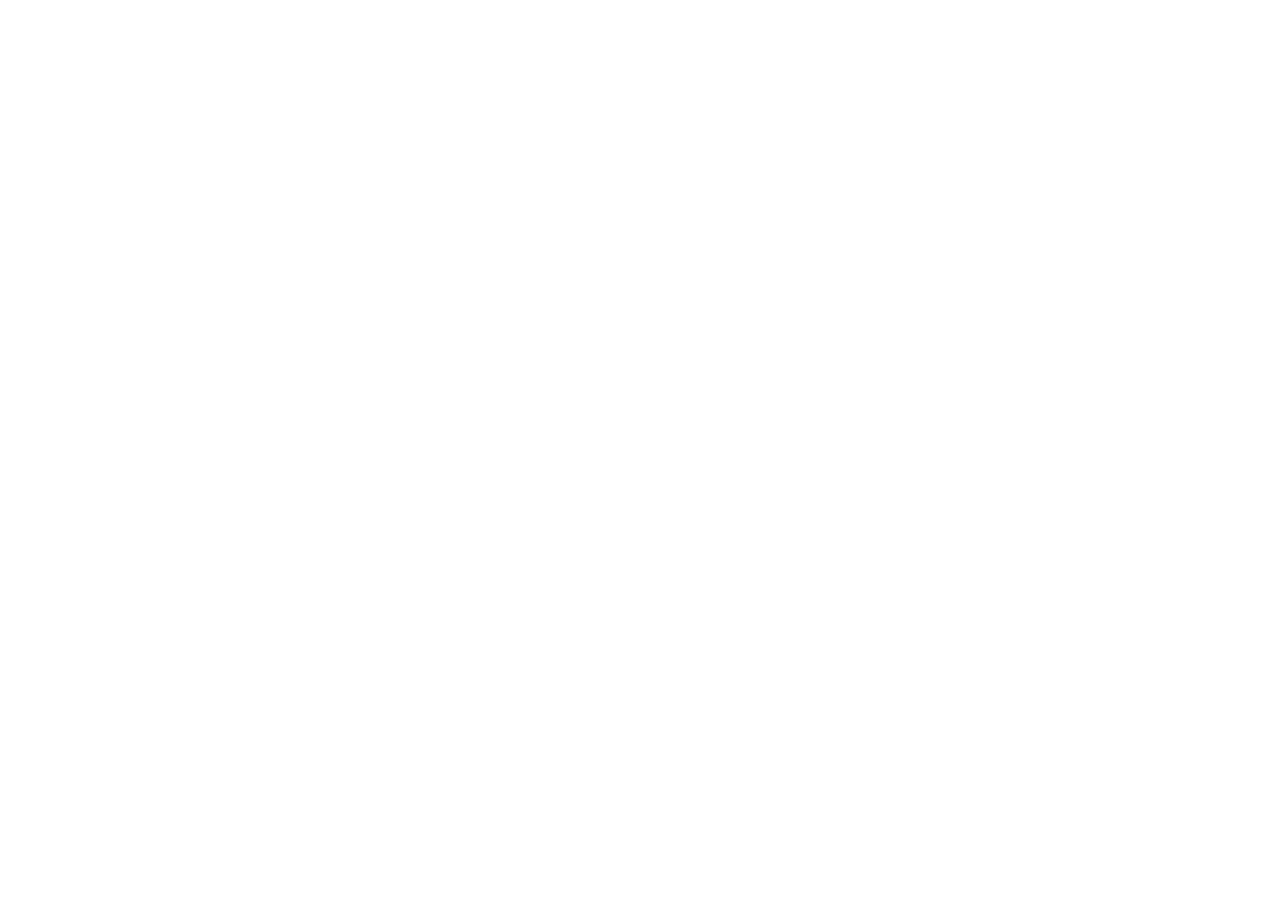
==== index.html @ 1585e2ad "提交了" ====
<!DOCTYPE html>
<html lang="en">

<head>
    <meta charset="UTF-8">
    <meta http-equiv="X-UA-Compatible" content="IE=edge">
    <meta name="viewport" content="width=device-width, initial-scale=1.0">
    <title>后台主页</title>
</head>

<body>

</body>

</html>
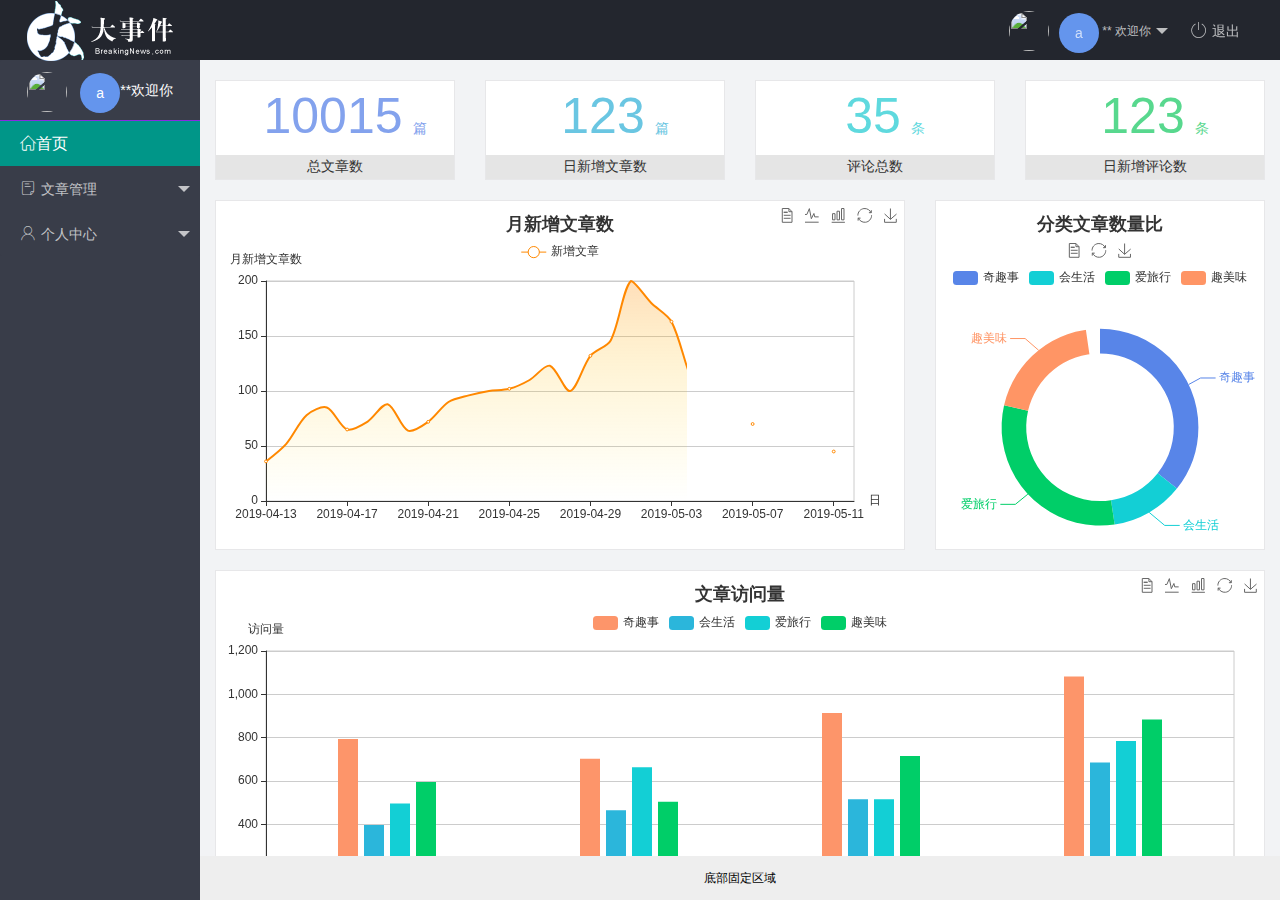
==== commit dac6844f: "提交了2" ====
--- a/index.html
+++ b/index.html
@@ -6,10 +6,87 @@
     <meta http-equiv="X-UA-Compatible" content="IE=edge">
     <meta name="viewport" content="width=device-width, initial-scale=1.0">
     <title>后台主页</title>
+    <link rel="stylesheet" href="/assets/lib/layui/css/layui.css">
+    <link rel="stylesheet" href="/assets/fonts/iconfont.css">
+    <link rel="stylesheet" href="/assets/css/index.css">
 </head>
 
 <body>
+    <div class="layui-layout layui-layout-admin">
+        <div class="layui-header">
+            <div class="layui-logo"><img src="/assets/images/logo.png" alt=""></div>
+            <!-- 头部区域（可配合layui 已有的水平导航） -->
+            </ul>
+            <ul class="layui-nav layui-layout-right">
+                <li class="layui-nav-item">
+                    <a class="userinfo" href="javascript:; ">
+                        <img src="//tva1.sinaimg.cn/crop.0.0.118.118.180/5db11ff4gw1e77d3nqrv8j203b03cweg.jpg" class="layui-nav-img"><span class="text_active">a</span> ** 欢迎你
+
+                    </a>
+                    <dl class="layui-nav-child">
+                        <dd><a href="">基本资料</a></dd>
+                        <dd><a href="">个人头像</a></dd>
+                        <dd><a href="">更改密码</a></dd>
+                    </dl>
+                </li>
+                <li class="layui-nav-item"><a href=""><span class="iconfont icon-tuichu"></span>退出</a></li>
+            </ul>
+        </div>
+
+        <div class="layui-side layui-bg-black">
+            <div class="layui-side-scroll">
+                <!-- 左侧导航区域（可配合layui已有的垂直导航） -->
+                <ul class="layui-nav layui-nav-tree" lay-shrink="all" lay-filter="test">
+                    <div class="userinfo">
+                        <img src="//tva1.sinaimg.cn/crop.0.0.118.118.180/5db11ff4gw1e77d3nqrv8j203b03cweg.jpg" class="layui-nav-img"> <span class="text_active">a</span><span>**欢迎你</span>
+
+                    </div>
+
+                    <li class="layui-nav-item layui-this ">
+                        <a href="/home/dashboard.html" target="fm">
+                            <span class="iconfont icon-home">首页</a></span>
+                        </a>
+                    </li>
+                    <li class="layui-nav-item">
+                        <a class="" href="javascript:;"><span class="iconfont icon-16"></span>文章管理</a>
+                        <dl class="layui-nav-child">
+                            <dd><a href="javascript:;"><i class="layui-icon layui-icon-face-smile"></i>列表一</a></dd>
+                            <dd><a href="javascript:;"><i class="layui-icon layui-icon-face-smile"></i>列表二</a></dd>
+                            <dd><a href="javascript:;"><i class="layui-icon layui-icon-face-smile"></i>列表三</a></dd>
+                            <dd><a href="javascript:;"><i class="layui-icon layui-icon-face-smile"></i>超链接</a></dd>
+
+                        </dl>
+                    </li>
+                    <li class="layui-nav-item">
+                        <a href="javascript:;"><span class="iconfont icon-user"></span>个人中心</a>
+                        <dl class="layui-nav-child">
+                            <dd><a href="javascript:;"><i class="layui-icon layui-icon-face-smile"></i>基本资料</a></dd>
+                            <dd><a href="javascript:;"><i class="layui-icon layui-icon-face-smile"></i>更换头像</a></dd>
+                            <dd><a href="javascript:;"><i class="layui-icon layui-icon-face-smile"></i>重置密码</a></dd>
+                        </dl>
+                    </li>
+                </ul>
+            </div>
+        </div>
+
+        <div class="layui-body">
+            <!-- 内容主体区域 -->
+            <iframe name="fm" src="/home/dashboard.html " frameborder="0"></iframe>
+
+        </div>
+
+        <div class="layui-footer">
+            <!-- 底部固定区域 -->
+            底部固定区域
+        </div>
+    </div>
+    <script src="/assets/lib/layui/layui.all.js"></script>
+    <script src="/assets/lib/jquery.js"></script>
+    <script src="/assets/js/login.js"></script>
+
 
 </body>
 
+
+
 </html>--- a/assets/lib/layui/css/layui.css
+++ b/assets/lib/layui/css/layui.css
@@ -0,0 +1,2 @@
+/** layui-v2.5.5 MIT License By https://www.layui.com */
+ .layui-inline,img{display:inline-block;vertical-align:middle}h1,h2,h3,h4,h5,h6{font-weight:400}.layui-edge,.layui-header,.layui-inline,.layui-main{position:relative}.layui-body,.layui-edge,.layui-elip{overflow:hidden}.layui-btn,.layui-edge,.layui-inline,img{vertical-align:middle}.layui-btn,.layui-disabled,.layui-icon,.layui-unselect{-moz-user-select:none;-webkit-user-select:none;-ms-user-select:none}.layui-elip,.layui-form-checkbox span,.layui-form-pane .layui-form-label{text-overflow:ellipsis;white-space:nowrap}.layui-breadcrumb,.layui-tree-btnGroup{visibility:hidden}blockquote,body,button,dd,div,dl,dt,form,h1,h2,h3,h4,h5,h6,input,li,ol,p,pre,td,textarea,th,ul{margin:0;padding:0;-webkit-tap-highlight-color:rgba(0,0,0,0)}a:active,a:hover{outline:0}img{border:none}li{list-style:none}table{border-collapse:collapse;border-spacing:0}h4,h5,h6{font-size:100%}button,input,optgroup,option,select,textarea{font-family:inherit;font-size:inherit;font-style:inherit;font-weight:inherit;outline:0}pre{white-space:pre-wrap;white-space:-moz-pre-wrap;white-space:-pre-wrap;white-space:-o-pre-wrap;word-wrap:break-word}body{line-height:24px;font:14px Helvetica Neue,Helvetica,PingFang SC,Tahoma,Arial,sans-serif}hr{height:1px;margin:10px 0;border:0;clear:both}a{color:#333;text-decoration:none}a:hover{color:#777}a cite{font-style:normal;*cursor:pointer}.layui-border-box,.layui-border-box *{box-sizing:border-box}.layui-box,.layui-box *{box-sizing:content-box}.layui-clear{clear:both;*zoom:1}.layui-clear:after{content:'\20';clear:both;*zoom:1;display:block;height:0}.layui-inline{*display:inline;*zoom:1}.layui-edge{display:inline-block;width:0;height:0;border-width:6px;border-style:dashed;border-color:transparent}.layui-edge-top{top:-4px;border-bottom-color:#999;border-bottom-style:solid}.layui-edge-right{border-left-color:#999;border-left-style:solid}.layui-edge-bottom{top:2px;border-top-color:#999;border-top-style:solid}.layui-edge-left{border-right-color:#999;border-right-style:solid}.layui-disabled,.layui-disabled:hover{color:#d2d2d2!important;cursor:not-allowed!important}.layui-circle{border-radius:100%}.layui-show{display:block!important}.layui-hide{display:none!important}@font-face{font-family:layui-icon;src:url(../font/iconfont.eot?v=250);src:url(../font/iconfont.eot?v=250#iefix) format('embedded-opentype'),url(../font/iconfont.woff2?v=250) format('woff2'),url(../font/iconfont.woff?v=250) format('woff'),url(../font/iconfont.ttf?v=250) format('truetype'),url(../font/iconfont.svg?v=250#layui-icon) format('svg')}.layui-icon{font-family:layui-icon!important;font-size:16px;font-style:normal;-webkit-font-smoothing:antialiased;-moz-osx-font-smoothing:grayscale}.layui-icon-reply-fill:before{content:"\e611"}.layui-icon-set-fill:before{content:"\e614"}.layui-icon-menu-fill:before{content:"\e60f"}.layui-icon-search:before{content:"\e615"}.layui-icon-share:before{content:"\e641"}.layui-icon-set-sm:before{content:"\e620"}.layui-icon-engine:before{content:"\e628"}.layui-icon-close:before{content:"\1006"}.layui-icon-close-fill:before{content:"\1007"}.layui-icon-chart-screen:before{content:"\e629"}.layui-icon-star:before{content:"\e600"}.layui-icon-circle-dot:before{content:"\e617"}.layui-icon-chat:before{content:"\e606"}.layui-icon-release:before{content:"\e609"}.layui-icon-list:before{content:"\e60a"}.layui-icon-chart:before{content:"\e62c"}.layui-icon-ok-circle:before{content:"\1005"}.layui-icon-layim-theme:before{content:"\e61b"}.layui-icon-table:before{content:"\e62d"}.layui-icon-right:before{content:"\e602"}.layui-icon-left:before{content:"\e603"}.layui-icon-cart-simple:before{content:"\e698"}.layui-icon-face-cry:before{content:"\e69c"}.layui-icon-face-smile:before{content:"\e6af"}.layui-icon-survey:before{content:"\e6b2"}.layui-icon-tree:before{content:"\e62e"}.layui-icon-upload-circle:before{content:"\e62f"}.layui-icon-add-circle:before{content:"\e61f"}.layui-icon-download-circle:before{content:"\e601"}.layui-icon-templeate-1:before{content:"\e630"}.layui-icon-util:before{content:"\e631"}.layui-icon-face-surprised:before{content:"\e664"}.layui-icon-edit:before{content:"\e642"}.layui-icon-speaker:before{content:"\e645"}.layui-icon-down:before{content:"\e61a"}.layui-icon-file:before{content:"\e621"}.layui-icon-layouts:before{content:"\e632"}.layui-icon-rate-half:before{content:"\e6c9"}.layui-icon-add-circle-fine:before{content:"\e608"}.layui-icon-prev-circle:before{content:"\e633"}.layui-icon-read:before{content:"\e705"}.layui-icon-404:before{content:"\e61c"}.layui-icon-carousel:before{content:"\e634"}.layui-icon-help:before{content:"\e607"}.layui-icon-code-circle:before{content:"\e635"}.layui-icon-water:before{content:"\e636"}.layui-icon-username:before{content:"\e66f"}.layui-icon-find-fill:before{content:"\e670"}.layui-icon-about:before{content:"\e60b"}.layui-icon-location:before{content:"\e715"}.layui-icon-up:before{content:"\e619"}.layui-icon-pause:before{content:"\e651"}.layui-icon-date:before{content:"\e637"}.layui-icon-layim-uploadfile:before{content:"\e61d"}.layui-icon-delete:before{content:"\e640"}.layui-icon-play:before{content:"\e652"}.layui-icon-top:before{content:"\e604"}.layui-icon-friends:before{content:"\e612"}.layui-icon-refresh-3:before{content:"\e9aa"}.layui-icon-ok:before{content:"\e605"}.layui-icon-layer:before{content:"\e638"}.layui-icon-face-smile-fine:before{content:"\e60c"}.layui-icon-dollar:before{content:"\e659"}.layui-icon-group:before{content:"\e613"}.layui-icon-layim-download:before{content:"\e61e"}.layui-icon-picture-fine:before{content:"\e60d"}.layui-icon-link:before{content:"\e64c"}.layui-icon-diamond:before{content:"\e735"}.layui-icon-log:before{content:"\e60e"}.layui-icon-rate-solid:before{content:"\e67a"}.layui-icon-fonts-del:before{content:"\e64f"}.layui-icon-unlink:before{content:"\e64d"}.layui-icon-fonts-clear:before{content:"\e639"}.layui-icon-triangle-r:before{content:"\e623"}.layui-icon-circle:before{content:"\e63f"}.layui-icon-radio:before{content:"\e643"}.layui-icon-align-center:before{content:"\e647"}.layui-icon-align-right:before{content:"\e648"}.layui-icon-align-left:before{content:"\e649"}.layui-icon-loading-1:before{content:"\e63e"}.layui-icon-return:before{content:"\e65c"}.layui-icon-fonts-strong:before{content:"\e62b"}.layui-icon-upload:before{content:"\e67c"}.layui-icon-dialogue:before{content:"\e63a"}.layui-icon-video:before{content:"\e6ed"}.layui-icon-headset:before{content:"\e6fc"}.layui-icon-cellphone-fine:before{content:"\e63b"}.layui-icon-add-1:before{content:"\e654"}.layui-icon-face-smile-b:before{content:"\e650"}.layui-icon-fonts-html:before{content:"\e64b"}.layui-icon-form:before{content:"\e63c"}.layui-icon-cart:before{content:"\e657"}.layui-icon-camera-fill:before{content:"\e65d"}.layui-icon-tabs:before{content:"\e62a"}.layui-icon-fonts-code:before{content:"\e64e"}.layui-icon-fire:before{content:"\e756"}.layui-icon-set:before{content:"\e716"}.layui-icon-fonts-u:before{content:"\e646"}.layui-icon-triangle-d:before{content:"\e625"}.layui-icon-tips:before{content:"\e702"}.layui-icon-picture:before{content:"\e64a"}.layui-icon-more-vertical:before{content:"\e671"}.layui-icon-flag:before{content:"\e66c"}.layui-icon-loading:before{content:"\e63d"}.layui-icon-fonts-i:before{content:"\e644"}.layui-icon-refresh-1:before{content:"\e666"}.layui-icon-rmb:before{content:"\e65e"}.layui-icon-home:before{content:"\e68e"}.layui-icon-user:before{content:"\e770"}.layui-icon-notice:before{content:"\e667"}.layui-icon-login-weibo:before{content:"\e675"}.layui-icon-voice:before{content:"\e688"}.layui-icon-upload-drag:before{content:"\e681"}.layui-icon-login-qq:before{content:"\e676"}.layui-icon-snowflake:before{content:"\e6b1"}.layui-icon-file-b:before{content:"\e655"}.layui-icon-template:before{content:"\e663"}.layui-icon-auz:before{content:"\e672"}.layui-icon-console:before{content:"\e665"}.layui-icon-app:before{content:"\e653"}.layui-icon-prev:before{content:"\e65a"}.layui-icon-website:before{content:"\e7ae"}.layui-icon-next:before{content:"\e65b"}.layui-icon-component:before{content:"\e857"}.layui-icon-more:before{content:"\e65f"}.layui-icon-login-wechat:before{content:"\e677"}.layui-icon-shrink-right:before{content:"\e668"}.layui-icon-spread-left:before{content:"\e66b"}.layui-icon-camera:before{content:"\e660"}.layui-icon-note:before{content:"\e66e"}.layui-icon-refresh:before{content:"\e669"}.layui-icon-female:before{content:"\e661"}.layui-icon-male:before{content:"\e662"}.layui-icon-password:before{content:"\e673"}.layui-icon-senior:before{content:"\e674"}.layui-icon-theme:before{content:"\e66a"}.layui-icon-tread:before{content:"\e6c5"}.layui-icon-praise:before{content:"\e6c6"}.layui-icon-star-fill:before{content:"\e658"}.layui-icon-rate:before{content:"\e67b"}.layui-icon-template-1:before{content:"\e656"}.layui-icon-vercode:before{content:"\e679"}.layui-icon-cellphone:before{content:"\e678"}.layui-icon-screen-full:before{content:"\e622"}.layui-icon-screen-restore:before{content:"\e758"}.layui-icon-cols:before{content:"\e610"}.layui-icon-export:before{content:"\e67d"}.layui-icon-print:before{content:"\e66d"}.layui-icon-slider:before{content:"\e714"}.layui-icon-addition:before{content:"\e624"}.layui-icon-subtraction:before{content:"\e67e"}.layui-icon-service:before{content:"\e626"}.layui-icon-transfer:before{content:"\e691"}.layui-main{width:1140px;margin:0 auto}.layui-header{z-index:1000;height:60px}.layui-header a:hover{transition:all .5s;-webkit-transition:all .5s}.layui-side{position:fixed;left:0;top:0;bottom:0;z-index:999;width:200px;overflow-x:hidden}.layui-side-scroll{position:relative;width:220px;height:100%;overflow-x:hidden}.layui-body{position:absolute;left:200px;right:0;top:0;bottom:0;z-index:998;width:auto;overflow-y:auto;box-sizing:border-box}.layui-layout-body{overflow:hidden}.layui-layout-admin .layui-header{background-color:#23262E}.layui-layout-admin .layui-side{top:60px;width:200px;overflow-x:hidden}.layui-layout-admin .layui-body{position:fixed;top:60px;bottom:44px}.layui-layout-admin .layui-main{width:auto;margin:0 15px}.layui-layout-admin .layui-footer{position:fixed;left:200px;right:0;bottom:0;height:44px;line-height:44px;padding:0 15px;background-color:#eee}.layui-layout-admin .layui-logo{position:absolute;left:0;top:0;width:200px;height:100%;line-height:60px;text-align:center;color:#009688;font-size:16px}.layui-layout-admin .layui-header .layui-nav{background:0 0}.layui-layout-left{position:absolute!important;left:200px;top:0}.layui-layout-right{position:absolute!important;right:0;top:0}.layui-container{position:relative;margin:0 auto;padding:0 15px;box-sizing:border-box}.layui-fluid{position:relative;margin:0 auto;padding:0 15px}.layui-row:after,.layui-row:before{content:'';display:block;clear:both}.layui-col-lg1,.layui-col-lg10,.layui-col-lg11,.layui-col-lg12,.layui-col-lg2,.layui-col-lg3,.layui-col-lg4,.layui-col-lg5,.layui-col-lg6,.layui-col-lg7,.layui-col-lg8,.layui-col-lg9,.layui-col-md1,.layui-col-md10,.layui-col-md11,.layui-col-md12,.layui-col-md2,.layui-col-md3,.layui-col-md4,.layui-col-md5,.layui-col-md6,.layui-col-md7,.layui-col-md8,.layui-col-md9,.layui-col-sm1,.layui-col-sm10,.layui-col-sm11,.layui-col-sm12,.layui-col-sm2,.layui-col-sm3,.layui-col-sm4,.layui-col-sm5,.layui-col-sm6,.layui-col-sm7,.layui-col-sm8,.layui-col-sm9,.layui-col-xs1,.layui-col-xs10,.layui-col-xs11,.layui-col-xs12,.layui-col-xs2,.layui-col-xs3,.layui-col-xs4,.layui-col-xs5,.layui-col-xs6,.layui-col-xs7,.layui-col-xs8,.layui-col-xs9{position:relative;display:block;box-sizing:border-box}.layui-col-xs1,.layui-col-xs10,.layui-col-xs11,.layui-col-xs12,.layui-col-xs2,.layui-col-xs3,.layui-col-xs4,.layui-col-xs5,.layui-col-xs6,.layui-col-xs7,.layui-col-xs8,.layui-col-xs9{float:left}.layui-col-xs1{width:8.33333333%}.layui-col-xs2{width:16.66666667%}.layui-col-xs3{width:25%}.layui-col-xs4{width:33.33333333%}.layui-col-xs5{width:41.66666667%}.layui-col-xs6{width:50%}.layui-col-xs7{width:58.33333333%}.layui-col-xs8{width:66.66666667%}.layui-col-xs9{width:75%}.layui-col-xs10{width:83.33333333%}.layui-col-xs11{width:91.66666667%}.layui-col-xs12{width:100%}.layui-col-xs-offset1{margin-left:8.33333333%}.layui-col-xs-offset2{margin-left:16.66666667%}.layui-col-xs-offset3{margin-left:25%}.layui-col-xs-offset4{margin-left:33.33333333%}.layui-col-xs-offset5{margin-left:41.66666667%}.layui-col-xs-offset6{margin-left:50%}.layui-col-xs-offset7{margin-left:58.33333333%}.layui-col-xs-offset8{margin-left:66.66666667%}.layui-col-xs-offset9{margin-left:75%}.layui-col-xs-offset10{margin-left:83.33333333%}.layui-col-xs-offset11{margin-left:91.66666667%}.layui-col-xs-offset12{margin-left:100%}@media screen and (max-width:768px){.layui-hide-xs{display:none!important}.layui-show-xs-block{display:block!important}.layui-show-xs-inline{display:inline!important}.layui-show-xs-inline-block{display:inline-block!important}}@media screen and (min-width:768px){.layui-container{width:750px}.layui-hide-sm{display:none!important}.layui-show-sm-block{display:block!important}.layui-show-sm-inline{display:inline!important}.layui-show-sm-inline-block{display:inline-block!important}.layui-col-sm1,.layui-col-sm10,.layui-col-sm11,.layui-col-sm12,.layui-col-sm2,.layui-col-sm3,.layui-col-sm4,.layui-col-sm5,.layui-col-sm6,.layui-col-sm7,.layui-col-sm8,.layui-col-sm9{float:left}.layui-col-sm1{width:8.33333333%}.layui-col-sm2{width:16.66666667%}.layui-col-sm3{width:25%}.layui-col-sm4{width:33.33333333%}.layui-col-sm5{width:41.66666667%}.layui-col-sm6{width:50%}.layui-col-sm7{width:58.33333333%}.layui-col-sm8{width:66.66666667%}.layui-col-sm9{width:75%}.layui-col-sm10{width:83.33333333%}.layui-col-sm11{width:91.66666667%}.layui-col-sm12{width:100%}.layui-col-sm-offset1{margin-left:8.33333333%}.layui-col-sm-offset2{margin-left:16.66666667%}.layui-col-sm-offset3{margin-left:25%}.layui-col-sm-offset4{margin-left:33.33333333%}.layui-col-sm-offset5{margin-left:41.66666667%}.layui-col-sm-offset6{margin-left:50%}.layui-col-sm-offset7{margin-left:58.33333333%}.layui-col-sm-offset8{margin-left:66.66666667%}.layui-col-sm-offset9{margin-left:75%}.layui-col-sm-offset10{margin-left:83.33333333%}.layui-col-sm-offset11{margin-left:91.66666667%}.layui-col-sm-offset12{margin-left:100%}}@media screen and (min-width:992px){.layui-container{width:970px}.layui-hide-md{display:none!important}.layui-show-md-block{display:block!important}.layui-show-md-inline{display:inline!important}.layui-show-md-inline-block{display:inline-block!important}.layui-col-md1,.layui-col-md10,.layui-col-md11,.layui-col-md12,.layui-col-md2,.layui-col-md3,.layui-col-md4,.layui-col-md5,.layui-col-md6,.layui-col-md7,.layui-col-md8,.layui-col-md9{float:left}.layui-col-md1{width:8.33333333%}.layui-col-md2{width:16.66666667%}.layui-col-md3{width:25%}.layui-col-md4{width:33.33333333%}.layui-col-md5{width:41.66666667%}.layui-col-md6{width:50%}.layui-col-md7{width:58.33333333%}.layui-col-md8{width:66.66666667%}.layui-col-md9{width:75%}.layui-col-md10{width:83.33333333%}.layui-col-md11{width:91.66666667%}.layui-col-md12{width:100%}.layui-col-md-offset1{margin-left:8.33333333%}.layui-col-md-offset2{margin-left:16.66666667%}.layui-col-md-offset3{margin-left:25%}.layui-col-md-offset4{margin-left:33.33333333%}.layui-col-md-offset5{margin-left:41.66666667%}.layui-col-md-offset6{margin-left:50%}.layui-col-md-offset7{margin-left:58.33333333%}.layui-col-md-offset8{margin-left:66.66666667%}.layui-col-md-offset9{margin-left:75%}.layui-col-md-offset10{margin-left:83.33333333%}.layui-col-md-offset11{margin-left:91.66666667%}.layui-col-md-offset12{margin-left:100%}}@media screen and (min-width:1200px){.layui-container{width:1170px}.layui-hide-lg{display:none!important}.layui-show-lg-block{display:block!important}.layui-show-lg-inline{display:inline!important}.layui-show-lg-inline-block{display:inline-block!important}.layui-col-lg1,.layui-col-lg10,.layui-col-lg11,.layui-col-lg12,.layui-col-lg2,.layui-col-lg3,.layui-col-lg4,.layui-col-lg5,.layui-col-lg6,.layui-col-lg7,.layui-col-lg8,.layui-col-lg9{float:left}.layui-col-lg1{width:8.33333333%}.layui-col-lg2{width:16.66666667%}.layui-col-lg3{width:25%}.layui-col-lg4{width:33.33333333%}.layui-col-lg5{width:41.66666667%}.layui-col-lg6{width:50%}.layui-col-lg7{width:58.33333333%}.layui-col-lg8{width:66.66666667%}.layui-col-lg9{width:75%}.layui-col-lg10{width:83.33333333%}.layui-col-lg11{width:91.66666667%}.layui-col-lg12{width:100%}.layui-col-lg-offset1{margin-left:8.33333333%}.layui-col-lg-offset2{margin-left:16.66666667%}.layui-col-lg-offset3{margin-left:25%}.layui-col-lg-offset4{margin-left:33.33333333%}.layui-col-lg-offset5{margin-left:41.66666667%}.layui-col-lg-offset6{margin-left:50%}.layui-col-lg-offset7{margin-left:58.33333333%}.layui-col-lg-offset8{margin-left:66.66666667%}.layui-col-lg-offset9{margin-left:75%}.layui-col-lg-offset10{margin-left:83.33333333%}.layui-col-lg-offset11{margin-left:91.66666667%}.layui-col-lg-offset12{margin-left:100%}}.layui-col-space1{margin:-.5px}.layui-col-space1>*{padding:.5px}.layui-col-space3{margin:-1.5px}.layui-col-space3>*{padding:1.5px}.layui-col-space5{margin:-2.5px}.layui-col-space5>*{padding:2.5px}.layui-col-space8{margin:-3.5px}.layui-col-space8>*{padding:3.5px}.layui-col-space10{margin:-5px}.layui-col-space10>*{padding:5px}.layui-col-space12{margin:-6px}.layui-col-space12>*{padding:6px}.layui-col-space15{margin:-7.5px}.layui-col-space15>*{padding:7.5px}.layui-col-space18{margin:-9px}.layui-col-space18>*{padding:9px}.layui-col-space20{margin:-10px}.layui-col-space20>*{padding:10px}.layui-col-space22{margin:-11px}.layui-col-space22>*{padding:11px}.layui-col-space25{margin:-12.5px}.layui-col-space25>*{padding:12.5px}.layui-col-space30{margin:-15px}.layui-col-space30>*{padding:15px}.layui-btn,.layui-input,.layui-select,.layui-textarea,.layui-upload-button{outline:0;-webkit-appearance:none;transition:all .3s;-webkit-transition:all .3s;box-sizing:border-box}.layui-elem-quote{margin-bottom:10px;padding:15px;line-height:22px;border-left:5px solid #009688;border-radius:0 2px 2px 0;background-color:#f2f2f2}.layui-quote-nm{border-style:solid;border-width:1px 1px 1px 5px;background:0 0}.layui-elem-field{margin-bottom:10px;padding:0;border-width:1px;border-style:solid}.layui-elem-field legend{margin-left:20px;padding:0 10px;font-size:20px;font-weight:300}.layui-field-title{margin:10px 0 20px;border-width:1px 0 0}.layui-field-box{padding:10px 15px}.layui-field-title .layui-field-box{padding:10px 0}.layui-progress{position:relative;height:6px;border-radius:20px;background-color:#e2e2e2}.layui-progress-bar{position:absolute;left:0;top:0;width:0;max-width:100%;height:6px;border-radius:20px;text-align:right;background-color:#5FB878;transition:all .3s;-webkit-transition:all .3s}.layui-progress-big,.layui-progress-big .layui-progress-bar{height:18px;line-height:18px}.layui-progress-text{position:relative;top:-20px;line-height:18px;font-size:12px;color:#666}.layui-progress-big .layui-progress-text{position:static;padding:0 10px;color:#fff}.layui-collapse{border-width:1px;border-style:solid;border-radius:2px}.layui-colla-content,.layui-colla-item{border-top-width:1px;border-top-style:solid}.layui-colla-item:first-child{border-top:none}.layui-colla-title{position:relative;height:42px;line-height:42px;padding:0 15px 0 35px;color:#333;background-color:#f2f2f2;cursor:pointer;font-size:14px;overflow:hidden}.layui-colla-content{display:none;padding:10px 15px;line-height:22px;color:#666}.layui-colla-icon{position:absolute;left:15px;top:0;font-size:14px}.layui-card{margin-bottom:15px;border-radius:2px;background-color:#fff;box-shadow:0 1px 2px 0 rgba(0,0,0,.05)}.layui-card:last-child{margin-bottom:0}.layui-card-header{position:relative;height:42px;line-height:42px;padding:0 15px;border-bottom:1px solid #f6f6f6;color:#333;border-radius:2px 2px 0 0;font-size:14px}.layui-bg-black,.layui-bg-blue,.layui-bg-cyan,.layui-bg-green,.layui-bg-orange,.layui-bg-red{color:#fff!important}.layui-card-body{position:relative;padding:10px 15px;line-height:24px}.layui-card-body[pad15]{padding:15px}.layui-card-body[pad20]{padding:20px}.layui-card-body .layui-table{margin:5px 0}.layui-card .layui-tab{margin:0}.layui-panel-window{position:relative;padding:15px;border-radius:0;border-top:5px solid #E6E6E6;background-color:#fff}.layui-auxiliar-moving{position:fixed;left:0;right:0;top:0;bottom:0;width:100%;height:100%;background:0 0;z-index:9999999999}.layui-form-label,.layui-form-mid,.layui-form-select,.layui-input-block,.layui-input-inline,.layui-textarea{position:relative}.layui-bg-red{background-color:#FF5722!important}.layui-bg-orange{background-color:#FFB800!important}.layui-bg-green{background-color:#009688!important}.layui-bg-cyan{background-color:#2F4056!important}.layui-bg-blue{background-color:#1E9FFF!important}.layui-bg-black{background-color:#393D49!important}.layui-bg-gray{background-color:#eee!important;color:#666!important}.layui-badge-rim,.layui-colla-content,.layui-colla-item,.layui-collapse,.layui-elem-field,.layui-form-pane .layui-form-item[pane],.layui-form-pane .layui-form-label,.layui-input,.layui-layedit,.layui-layedit-tool,.layui-quote-nm,.layui-select,.layui-tab-bar,.layui-tab-card,.layui-tab-title,.layui-tab-title .layui-this:after,.layui-textarea{border-color:#e6e6e6}.layui-timeline-item:before,hr{background-color:#e6e6e6}.layui-text{line-height:22px;font-size:14px;color:#666}.layui-text h1,.layui-text h2,.layui-text h3{font-weight:500;color:#333}.layui-text h1{font-size:30px}.layui-text h2{font-size:24px}.layui-text h3{font-size:18px}.layui-text a:not(.layui-btn){color:#01AAED}.layui-text a:not(.layui-btn):hover{text-decoration:underline}.layui-text ul{padding:5px 0 5px 15px}.layui-text ul li{margin-top:5px;list-style-type:disc}.layui-text em,.layui-word-aux{color:#999!important;padding:0 5px!important}.layui-btn{display:inline-block;height:38px;line-height:38px;padding:0 18px;background-color:#009688;color:#fff;white-space:nowrap;text-align:center;font-size:14px;border:none;border-radius:2px;cursor:pointer}.layui-btn:hover{opacity:.8;filter:alpha(opacity=80);color:#fff}.layui-btn:active{opacity:1;filter:alpha(opacity=100)}.layui-btn+.layui-btn{margin-left:10px}.layui-btn-container{font-size:0}.layui-btn-container .layui-btn{margin-right:10px;margin-bottom:10px}.layui-btn-container .layui-btn+.layui-btn{margin-left:0}.layui-table .layui-btn-container .layui-btn{margin-bottom:9px}.layui-btn-radius{border-radius:100px}.layui-btn .layui-icon{margin-right:3px;font-size:18px;vertical-align:bottom;vertical-align:middle\9}.layui-btn-primary{border:1px solid #C9C9C9;background-color:#fff;color:#555}.layui-btn-primary:hover{border-color:#009688;color:#333}.layui-btn-normal{background-color:#1E9FFF}.layui-btn-warm{background-color:#FFB800}.layui-btn-danger{background-color:#FF5722}.layui-btn-checked{background-color:#5FB878}.layui-btn-disabled,.layui-btn-disabled:active,.layui-btn-disabled:hover{border:1px solid #e6e6e6;background-color:#FBFBFB;color:#C9C9C9;cursor:not-allowed;opacity:1}.layui-btn-lg{height:44px;line-height:44px;padding:0 25px;font-size:16px}.layui-btn-sm{height:30px;line-height:30px;padding:0 10px;font-size:12px}.layui-btn-sm i{font-size:16px!important}.layui-btn-xs{height:22px;line-height:22px;padding:0 5px;font-size:12px}.layui-btn-xs i{font-size:14px!important}.layui-btn-group{display:inline-block;vertical-align:middle;font-size:0}.layui-btn-group .layui-btn{margin-left:0!important;margin-right:0!important;border-left:1px solid rgba(255,255,255,.5);border-radius:0}.layui-btn-group .layui-btn-primary{border-left:none}.layui-btn-group .layui-btn-primary:hover{border-color:#C9C9C9;color:#009688}.layui-btn-group .layui-btn:first-child{border-left:none;border-radius:2px 0 0 2px}.layui-btn-group .layui-btn-primary:first-child{border-left:1px solid #c9c9c9}.layui-btn-group .layui-btn:last-child{border-radius:0 2px 2px 0}.layui-btn-group .layui-btn+.layui-btn{margin-left:0}.layui-btn-group+.layui-btn-group{margin-left:10px}.layui-btn-fluid{width:100%}.layui-input,.layui-select,.layui-textarea{height:38px;line-height:1.3;line-height:38px\9;border-width:1px;border-style:solid;background-color:#fff;border-radius:2px}.layui-input::-webkit-input-placeholder,.layui-select::-webkit-input-placeholder,.layui-textarea::-webkit-input-placeholder{line-height:1.3}.layui-input,.layui-textarea{display:block;width:100%;padding-left:10px}.layui-input:hover,.layui-textarea:hover{border-color:#D2D2D2!important}.layui-input:focus,.layui-textarea:focus{border-color:#C9C9C9!important}.layui-textarea{min-height:100px;height:auto;line-height:20px;padding:6px 10px;resize:vertical}.layui-select{padding:0 10px}.layui-form input[type=checkbox],.layui-form input[type=radio],.layui-form select{display:none}.layui-form [lay-ignore]{display:initial}.layui-form-item{margin-bottom:15px;clear:both;*zoom:1}.layui-form-item:after{content:'\20';clear:both;*zoom:1;display:block;height:0}.layui-form-label{float:left;display:block;padding:9px 15px;width:80px;font-weight:400;line-height:20px;text-align:right}.layui-form-label-col{display:block;float:none;padding:9px 0;line-height:20px;text-align:left}.layui-form-item .layui-inline{margin-bottom:5px;margin-right:10px}.layui-input-block{margin-left:110px;min-height:36px}.layui-input-inline{display:inline-block;vertical-align:middle}.layui-form-item .layui-input-inline{float:left;width:190px;margin-right:10px}.layui-form-text .layui-input-inline{width:auto}.layui-form-mid{float:left;display:block;padding:9px 0!important;line-height:20px;margin-right:10px}.layui-form-danger+.layui-form-select .layui-input,.layui-form-danger:focus{border-color:#FF5722!important}.layui-form-select .layui-input{padding-right:30px;cursor:pointer}.layui-form-select .layui-edge{position:absolute;right:10px;top:50%;margin-top:-3px;cursor:pointer;border-width:6px;border-top-color:#c2c2c2;border-top-style:solid;transition:all .3s;-webkit-transition:all .3s}.layui-form-select dl{display:none;position:absolute;left:0;top:42px;padding:5px 0;z-index:899;min-width:100%;border:1px solid #d2d2d2;max-height:300px;overflow-y:auto;background-color:#fff;border-radius:2px;box-shadow:0 2px 4px rgba(0,0,0,.12);box-sizing:border-box}.layui-form-select dl dd,.layui-form-select dl dt{padding:0 10px;line-height:36px;white-space:nowrap;overflow:hidden;text-overflow:ellipsis}.layui-form-select dl dt{font-size:12px;color:#999}.layui-form-select dl dd{cursor:pointer}.layui-form-select dl dd:hover{background-color:#f2f2f2;-webkit-transition:.5s all;transition:.5s all}.layui-form-select .layui-select-group dd{padding-left:20px}.layui-form-select dl dd.layui-select-tips{padding-left:10px!important;color:#999}.layui-form-select dl dd.layui-this{background-color:#5FB878;color:#fff}.layui-form-checkbox,.layui-form-select dl dd.layui-disabled{background-color:#fff}.layui-form-selected dl{display:block}.layui-form-checkbox,.layui-form-checkbox *,.layui-form-switch{display:inline-block;vertical-align:middle}.layui-form-selected .layui-edge{margin-top:-9px;-webkit-transform:rotate(180deg);transform:rotate(180deg);margin-top:-3px\9}:root .layui-form-selected .layui-edge{margin-top:-9px\0/IE9}.layui-form-selectup dl{top:auto;bottom:42px}.layui-select-none{margin:5px 0;text-align:center;color:#999}.layui-select-disabled .layui-disabled{border-color:#eee!important}.layui-select-disabled .layui-edge{border-top-color:#d2d2d2}.layui-form-checkbox{position:relative;height:30px;line-height:30px;margin-right:10px;padding-right:30px;cursor:pointer;font-size:0;-webkit-transition:.1s linear;transition:.1s linear;box-sizing:border-box}.layui-form-checkbox span{padding:0 10px;height:100%;font-size:14px;border-radius:2px 0 0 2px;background-color:#d2d2d2;color:#fff;overflow:hidden}.layui-form-checkbox:hover span{background-color:#c2c2c2}.layui-form-checkbox i{position:absolute;right:0;top:0;width:30px;height:28px;border:1px solid #d2d2d2;border-left:none;border-radius:0 2px 2px 0;color:#fff;font-size:20px;text-align:center}.layui-form-checkbox:hover i{border-color:#c2c2c2;color:#c2c2c2}.layui-form-checked,.layui-form-checked:hover{border-color:#5FB878}.layui-form-checked span,.layui-form-checked:hover span{background-color:#5FB878}.layui-form-checked i,.layui-form-checked:hover i{color:#5FB878}.layui-form-item .layui-form-checkbox{margin-top:4px}.layui-form-checkbox[lay-skin=primary]{height:auto!important;line-height:normal!important;min-width:18px;min-height:18px;border:none!important;margin-right:0;padding-left:28px;padding-right:0;background:0 0}.layui-form-checkbox[lay-skin=primary] span{padding-left:0;padding-right:15px;line-height:18px;background:0 0;color:#666}.layui-form-checkbox[lay-skin=primary] i{right:auto;left:0;width:16px;height:16px;line-height:16px;border:1px solid #d2d2d2;font-size:12px;border-radius:2px;background-color:#fff;-webkit-transition:.1s linear;transition:.1s linear}.layui-form-checkbox[lay-skin=primary]:hover i{border-color:#5FB878;color:#fff}.layui-form-checked[lay-skin=primary] i{border-color:#5FB878!important;background-color:#5FB878;color:#fff}.layui-checkbox-disbaled[lay-skin=primary] span{background:0 0!important;color:#c2c2c2}.layui-checkbox-disbaled[lay-skin=primary]:hover i{border-color:#d2d2d2}.layui-form-item .layui-form-checkbox[lay-skin=primary]{margin-top:10px}.layui-form-switch{position:relative;height:22px;line-height:22px;min-width:35px;padding:0 5px;margin-top:8px;border:1px solid #d2d2d2;border-radius:20px;cursor:pointer;background-color:#fff;-webkit-transition:.1s linear;transition:.1s linear}.layui-form-switch i{position:absolute;left:5px;top:3px;width:16px;height:16px;border-radius:20px;background-color:#d2d2d2;-webkit-transition:.1s linear;transition:.1s linear}.layui-form-switch em{position:relative;top:0;width:25px;margin-left:21px;padding:0!important;text-align:center!important;color:#999!important;font-style:normal!important;font-size:12px}.layui-form-onswitch{border-color:#5FB878;background-color:#5FB878}.layui-checkbox-disbaled,.layui-checkbox-disbaled i{border-color:#e2e2e2!important}.layui-form-onswitch i{left:100%;margin-left:-21px;background-color:#fff}.layui-form-onswitch em{margin-left:5px;margin-right:21px;color:#fff!important}.layui-checkbox-disbaled span{background-color:#e2e2e2!important}.layui-checkbox-disbaled:hover i{color:#fff!important}[lay-radio]{display:none}.layui-form-radio,.layui-form-radio *{display:inline-block;vertical-align:middle}.layui-form-radio{line-height:28px;margin:6px 10px 0 0;padding-right:10px;cursor:pointer;font-size:0}.layui-form-radio *{font-size:14px}.layui-form-radio>i{margin-right:8px;font-size:22px;color:#c2c2c2}.layui-form-radio>i:hover,.layui-form-radioed>i{color:#5FB878}.layui-radio-disbaled>i{color:#e2e2e2!important}.layui-form-pane .layui-form-label{width:110px;padding:8px 15px;height:38px;line-height:20px;border-width:1px;border-style:solid;border-radius:2px 0 0 2px;text-align:center;background-color:#FBFBFB;overflow:hidden;box-sizing:border-box}.layui-form-pane .layui-input-inline{margin-left:-1px}.layui-form-pane .layui-input-block{margin-left:110px;left:-1px}.layui-form-pane .layui-input{border-radius:0 2px 2px 0}.layui-form-pane .layui-form-text .layui-form-label{float:none;width:100%;border-radius:2px;box-sizing:border-box;text-align:left}.layui-form-pane .layui-form-text .layui-input-inline{display:block;margin:0;top:-1px;clear:both}.layui-form-pane .layui-form-text .layui-input-block{margin:0;left:0;top:-1px}.layui-form-pane .layui-form-text .layui-textarea{min-height:100px;border-radius:0 0 2px 2px}.layui-form-pane .layui-form-checkbox{margin:4px 0 4px 10px}.layui-form-pane .layui-form-radio,.layui-form-pane .layui-form-switch{margin-top:6px;margin-left:10px}.layui-form-pane .layui-form-item[pane]{position:relative;border-width:1px;border-style:solid}.layui-form-pane .layui-form-item[pane] .layui-form-label{position:absolute;left:0;top:0;height:100%;border-width:0 1px 0 0}.layui-form-pane .layui-form-item[pane] .layui-input-inline{margin-left:110px}@media screen and (max-width:450px){.layui-form-item .layui-form-label{text-overflow:ellipsis;overflow:hidden;white-space:nowrap}.layui-form-item .layui-inline{display:block;margin-right:0;margin-bottom:20px;clear:both}.layui-form-item .layui-inline:after{content:'\20';clear:both;display:block;height:0}.layui-form-item .layui-input-inline{display:block;float:none;left:-3px;width:auto;margin:0 0 10px 112px}.layui-form-item .layui-input-inline+.layui-form-mid{margin-left:110px;top:-5px;padding:0}.layui-form-item .layui-form-checkbox{margin-right:5px;margin-bottom:5px}}.layui-layedit{border-width:1px;border-style:solid;border-radius:2px}.layui-layedit-tool{padding:3px 5px;border-bottom-width:1px;border-bottom-style:solid;font-size:0}.layedit-tool-fixed{position:fixed;top:0;border-top:1px solid #e2e2e2}.layui-layedit-tool .layedit-tool-mid,.layui-layedit-tool .layui-icon{display:inline-block;vertical-align:middle;text-align:center;font-size:14px}.layui-layedit-tool .layui-icon{position:relative;width:32px;height:30px;line-height:30px;margin:3px 5px;color:#777;cursor:pointer;border-radius:2px}.layui-layedit-tool .layui-icon:hover{color:#393D49}.layui-layedit-tool .layui-icon:active{color:#000}.layui-layedit-tool .layedit-tool-active{background-color:#e2e2e2;color:#000}.layui-layedit-tool .layui-disabled,.layui-layedit-tool .layui-disabled:hover{color:#d2d2d2;cursor:not-allowed}.layui-layedit-tool .layedit-tool-mid{width:1px;height:18px;margin:0 10px;background-color:#d2d2d2}.layedit-tool-html{width:50px!important;font-size:30px!important}.layedit-tool-b,.layedit-tool-code,.layedit-tool-help{font-size:16px!important}.layedit-tool-d,.layedit-tool-face,.layedit-tool-image,.layedit-tool-unlink{font-size:18px!important}.layedit-tool-image input{position:absolute;font-size:0;left:0;top:0;width:100%;height:100%;opacity:.01;filter:Alpha(opacity=1);cursor:pointer}.layui-layedit-iframe iframe{display:block;width:100%}#LAY_layedit_code{overflow:hidden}.layui-laypage{display:inline-block;*display:inline;*zoom:1;vertical-align:middle;margin:10px 0;font-size:0}.layui-laypage>a:first-child,.layui-laypage>a:first-child em{border-radius:2px 0 0 2px}.layui-laypage>a:last-child,.layui-laypage>a:last-child em{border-radius:0 2px 2px 0}.layui-laypage>:first-child{margin-left:0!important}.layui-laypage>:last-child{margin-right:0!important}.layui-laypage a,.layui-laypage button,.layui-laypage input,.layui-laypage select,.layui-laypage span{border:1px solid #e2e2e2}.layui-laypage a,.layui-laypage span{display:inline-block;*display:inline;*zoom:1;vertical-align:middle;padding:0 15px;height:28px;line-height:28px;margin:0 -1px 5px 0;background-color:#fff;color:#333;font-size:12px}.layui-flow-more a *,.layui-laypage input,.layui-table-view select[lay-ignore]{display:inline-block}.layui-laypage a:hover{color:#009688}.layui-laypage em{font-style:normal}.layui-laypage .layui-laypage-spr{color:#999;font-weight:700}.layui-laypage a{text-decoration:none}.layui-laypage .layui-laypage-curr{position:relative}.layui-laypage .layui-laypage-curr em{position:relative;color:#fff}.layui-laypage .layui-laypage-curr .layui-laypage-em{position:absolute;left:-1px;top:-1px;padding:1px;width:100%;height:100%;background-color:#009688}.layui-laypage-em{border-radius:2px}.layui-laypage-next em,.layui-laypage-prev em{font-family:Sim sun;font-size:16px}.layui-laypage .layui-laypage-count,.layui-laypage .layui-laypage-limits,.layui-laypage .layui-laypage-refresh,.layui-laypage .layui-laypage-skip{margin-left:10px;margin-right:10px;padding:0;border:none}.layui-laypage .layui-laypage-limits,.layui-laypage .layui-laypage-refresh{vertical-align:top}.layui-laypage .layui-laypage-refresh i{font-size:18px;cursor:pointer}.layui-laypage select{height:22px;padding:3px;border-radius:2px;cursor:pointer}.layui-laypage .layui-laypage-skip{height:30px;line-height:30px;color:#999}.layui-laypage button,.layui-laypage input{height:30px;line-height:30px;border-radius:2px;vertical-align:top;background-color:#fff;box-sizing:border-box}.layui-laypage input{width:40px;margin:0 10px;padding:0 3px;text-align:center}.layui-laypage input:focus,.layui-laypage select:focus{border-color:#009688!important}.layui-laypage button{margin-left:10px;padding:0 10px;cursor:pointer}.layui-table,.layui-table-view{margin:10px 0}.layui-flow-more{margin:10px 0;text-align:center;color:#999;font-size:14px}.layui-flow-more a{height:32px;line-height:32px}.layui-flow-more a *{vertical-align:top}.layui-flow-more a cite{padding:0 20px;border-radius:3px;background-color:#eee;color:#333;font-style:normal}.layui-flow-more a cite:hover{opacity:.8}.layui-flow-more a i{font-size:30px;color:#737383}.layui-table{width:100%;background-color:#fff;color:#666}.layui-table tr{transition:all .3s;-webkit-transition:all .3s}.layui-table th{text-align:left;font-weight:400}.layui-table tbody tr:hover,.layui-table thead tr,.layui-table-click,.layui-table-header,.layui-table-hover,.layui-table-mend,.layui-table-patch,.layui-table-tool,.layui-table-total,.layui-table-total tr,.layui-table[lay-even] tr:nth-child(even){background-color:#f2f2f2}.layui-table td,.layui-table th,.layui-table-col-set,.layui-table-fixed-r,.layui-table-grid-down,.layui-table-header,.layui-table-page,.layui-table-tips-main,.layui-table-tool,.layui-table-total,.layui-table-view,.layui-table[lay-skin=line],.layui-table[lay-skin=row]{border-width:1px;border-style:solid;border-color:#e6e6e6}.layui-table td,.layui-table th{position:relative;padding:9px 15px;min-height:20px;line-height:20px;font-size:14px}.layui-table[lay-skin=line] td,.layui-table[lay-skin=line] th{border-width:0 0 1px}.layui-table[lay-skin=row] td,.layui-table[lay-skin=row] th{border-width:0 1px 0 0}.layui-table[lay-skin=nob] td,.layui-table[lay-skin=nob] th{border:none}.layui-table img{max-width:100px}.layui-table[lay-size=lg] td,.layui-table[lay-size=lg] th{padding:15px 30px}.layui-table-view .layui-table[lay-size=lg] .layui-table-cell{height:40px;line-height:40px}.layui-table[lay-size=sm] td,.layui-table[lay-size=sm] th{font-size:12px;padding:5px 10px}.layui-table-view .layui-table[lay-size=sm] .layui-table-cell{height:20px;line-height:20px}.layui-table[lay-data]{display:none}.layui-table-box{position:relative;overflow:hidden}.layui-table-view .layui-table{position:relative;width:auto;margin:0}.layui-table-view .layui-table[lay-skin=line]{border-width:0 1px 0 0}.layui-table-view .layui-table[lay-skin=row]{border-width:0 0 1px}.layui-table-view .layui-table td,.layui-table-view .layui-table th{padding:5px 0;border-top:none;border-left:none}.layui-table-view .layui-table th.layui-unselect .layui-table-cell span{cursor:pointer}.layui-table-view .layui-table td{cursor:default}.layui-table-view .layui-table td[data-edit=text]{cursor:text}.layui-table-view .layui-form-checkbox[lay-skin=primary] i{width:18px;height:18px}.layui-table-view .layui-form-radio{line-height:0;padding:0}.layui-table-view .layui-form-radio>i{margin:0;font-size:20px}.layui-table-init{position:absolute;left:0;top:0;width:100%;height:100%;text-align:center;z-index:110}.layui-table-init .layui-icon{position:absolute;left:50%;top:50%;margin:-15px 0 0 -15px;font-size:30px;color:#c2c2c2}.layui-table-header{border-width:0 0 1px;overflow:hidden}.layui-table-header .layui-table{margin-bottom:-1px}.layui-table-tool .layui-inline[lay-event]{position:relative;width:26px;height:26px;padding:5px;line-height:16px;margin-right:10px;text-align:center;color:#333;border:1px solid #ccc;cursor:pointer;-webkit-transition:.5s all;transition:.5s all}.layui-table-tool .layui-inline[lay-event]:hover{border:1px solid #999}.layui-table-tool-temp{padding-right:120px}.layui-table-tool-self{position:absolute;right:17px;top:10px}.layui-table-tool .layui-table-tool-self .layui-inline[lay-event]{margin:0 0 0 10px}.layui-table-tool-panel{position:absolute;top:29px;left:-1px;padding:5px 0;min-width:150px;min-height:40px;border:1px solid #d2d2d2;text-align:left;overflow-y:auto;background-color:#fff;box-shadow:0 2px 4px rgba(0,0,0,.12)}.layui-table-cell,.layui-table-tool-panel li{overflow:hidden;text-overflow:ellipsis;white-space:nowrap}.layui-table-tool-panel li{padding:0 10px;line-height:30px;-webkit-transition:.5s all;transition:.5s all}.layui-table-tool-panel li .layui-form-checkbox[lay-skin=primary]{width:100%;padding-left:28px}.layui-table-tool-panel li:hover{background-color:#f2f2f2}.layui-table-tool-panel li .layui-form-checkbox[lay-skin=primary] i{position:absolute;left:0;top:0}.layui-table-tool-panel li .layui-form-checkbox[lay-skin=primary] span{padding:0}.layui-table-tool .layui-table-tool-self .layui-table-tool-panel{left:auto;right:-1px}.layui-table-col-set{position:absolute;right:0;top:0;width:20px;height:100%;border-width:0 0 0 1px;background-color:#fff}.layui-table-sort{width:10px;height:20px;margin-left:5px;cursor:pointer!important}.layui-table-sort .layui-edge{position:absolute;left:5px;border-width:5px}.layui-table-sort .layui-table-sort-asc{top:3px;border-top:none;border-bottom-style:solid;border-bottom-color:#b2b2b2}.layui-table-sort .layui-table-sort-asc:hover{border-bottom-color:#666}.layui-table-sort .layui-table-sort-desc{bottom:5px;border-bottom:none;border-top-style:solid;border-top-color:#b2b2b2}.layui-table-sort .layui-table-sort-desc:hover{border-top-color:#666}.layui-table-sort[lay-sort=asc] .layui-table-sort-asc{border-bottom-color:#000}.layui-table-sort[lay-sort=desc] .layui-table-sort-desc{border-top-color:#000}.layui-table-cell{height:28px;line-height:28px;padding:0 15px;position:relative;box-sizing:border-box}.layui-table-cell .layui-form-checkbox[lay-skin=primary]{top:-1px;padding:0}.layui-table-cell .layui-table-link{color:#01AAED}.laytable-cell-checkbox,.laytable-cell-numbers,.laytable-cell-radio,.laytable-cell-space{padding:0;text-align:center}.layui-table-body{position:relative;overflow:auto;margin-right:-1px;margin-bottom:-1px}.layui-table-body .layui-none{line-height:26px;padding:15px;text-align:center;color:#999}.layui-table-fixed{position:absolute;left:0;top:0;z-index:101}.layui-table-fixed .layui-table-body{overflow:hidden}.layui-table-fixed-l{box-shadow:0 -1px 8px rgba(0,0,0,.08)}.layui-table-fixed-r{left:auto;right:-1px;border-width:0 0 0 1px;box-shadow:-1px 0 8px rgba(0,0,0,.08)}.layui-table-fixed-r .layui-table-header{position:relative;overflow:visible}.layui-table-mend{position:absolute;right:-49px;top:0;height:100%;width:50px}.layui-table-tool{position:relative;z-index:890;width:100%;min-height:50px;line-height:30px;padding:10px 15px;border-width:0 0 1px}.layui-table-tool .layui-btn-container{margin-bottom:-10px}.layui-table-page,.layui-table-total{border-width:1px 0 0;margin-bottom:-1px;overflow:hidden}.layui-table-page{position:relative;width:100%;padding:7px 7px 0;height:41px;font-size:12px;white-space:nowrap}.layui-table-page>div{height:26px}.layui-table-page .layui-laypage{margin:0}.layui-table-page .layui-laypage a,.layui-table-page .layui-laypage span{height:26px;line-height:26px;margin-bottom:10px;border:none;background:0 0}.layui-table-page .layui-laypage a,.layui-table-page .layui-laypage span.layui-laypage-curr{padding:0 12px}.layui-table-page .layui-laypage span{margin-left:0;padding:0}.layui-table-page .layui-laypage .layui-laypage-prev{margin-left:-7px!important}.layui-table-page .layui-laypage .layui-laypage-curr .layui-laypage-em{left:0;top:0;padding:0}.layui-table-page .layui-laypage button,.layui-table-page .layui-laypage input{height:26px;line-height:26px}.layui-table-page .layui-laypage input{width:40px}.layui-table-page .layui-laypage button{padding:0 10px}.layui-table-page select{height:18px}.layui-table-patch .layui-table-cell{padding:0;width:30px}.layui-table-edit{position:absolute;left:0;top:0;width:100%;height:100%;padding:0 14px 1px;border-radius:0;box-shadow:1px 1px 20px rgba(0,0,0,.15)}.layui-table-edit:focus{border-color:#5FB878!important}select.layui-table-edit{padding:0 0 0 10px;border-color:#C9C9C9}.layui-table-view .layui-form-checkbox,.layui-table-view .layui-form-radio,.layui-table-view .layui-form-switch{top:0;margin:0;box-sizing:content-box}.layui-table-view .layui-form-checkbox{top:-1px;height:26px;line-height:26px}.layui-table-view .layui-form-checkbox i{height:26px}.layui-table-grid .layui-table-cell{overflow:visible}.layui-table-grid-down{position:absolute;top:0;right:0;width:26px;height:100%;padding:5px 0;border-width:0 0 0 1px;text-align:center;background-color:#fff;color:#999;cursor:pointer}.layui-table-grid-down .layui-icon{position:absolute;top:50%;left:50%;margin:-8px 0 0 -8px}.layui-table-grid-down:hover{background-color:#fbfbfb}body .layui-table-tips .layui-layer-content{background:0 0;padding:0;box-shadow:0 1px 6px rgba(0,0,0,.12)}.layui-table-tips-main{margin:-44px 0 0 -1px;max-height:150px;padding:8px 15px;font-size:14px;overflow-y:scroll;background-color:#fff;color:#666}.layui-table-tips-c{position:absolute;right:-3px;top:-13px;width:20px;height:20px;padding:3px;cursor:pointer;background-color:#666;border-radius:50%;color:#fff}.layui-table-tips-c:hover{background-color:#777}.layui-table-tips-c:before{position:relative;right:-2px}.layui-upload-file{display:none!important;opacity:.01;filter:Alpha(opacity=1)}.layui-upload-drag,.layui-upload-form,.layui-upload-wrap{display:inline-block}.layui-upload-list{margin:10px 0}.layui-upload-choose{padding:0 10px;color:#999}.layui-upload-drag{position:relative;padding:30px;border:1px dashed #e2e2e2;background-color:#fff;text-align:center;cursor:pointer;color:#999}.layui-upload-drag .layui-icon{font-size:50px;color:#009688}.layui-upload-drag[lay-over]{border-color:#009688}.layui-upload-iframe{position:absolute;width:0;height:0;border:0;visibility:hidden}.layui-upload-wrap{position:relative;vertical-align:middle}.layui-upload-wrap .layui-upload-file{display:block!important;position:absolute;left:0;top:0;z-index:10;font-size:100px;width:100%;height:100%;opacity:.01;filter:Alpha(opacity=1);cursor:pointer}.layui-transfer-active,.layui-transfer-box{display:inline-block;vertical-align:middle}.layui-transfer-box,.layui-transfer-header,.layui-transfer-search{border-width:0;border-style:solid;border-color:#e6e6e6}.layui-transfer-box{position:relative;border-width:1px;width:200px;height:360px;border-radius:2px;background-color:#fff}.layui-transfer-box .layui-form-checkbox{width:100%;margin:0!important}.layui-transfer-header{height:38px;line-height:38px;padding:0 10px;border-bottom-width:1px}.layui-transfer-search{position:relative;padding:10px;border-bottom-width:1px}.layui-transfer-search .layui-input{height:32px;padding-left:30px;font-size:12px}.layui-transfer-search .layui-icon-search{position:absolute;left:20px;top:50%;margin-top:-8px;color:#666}.layui-transfer-active{margin:0 15px}.layui-transfer-active .layui-btn{display:block;margin:0;padding:0 15px;background-color:#5FB878;border-color:#5FB878;color:#fff}.layui-transfer-active .layui-btn-disabled{background-color:#FBFBFB;border-color:#e6e6e6;color:#C9C9C9}.layui-transfer-active .layui-btn:first-child{margin-bottom:15px}.layui-transfer-active .layui-btn .layui-icon{margin:0;font-size:14px!important}.layui-transfer-data{padding:5px 0;overflow:auto}.layui-transfer-data li{height:32px;line-height:32px;padding:0 10px}.layui-transfer-data li:hover{background-color:#f2f2f2;transition:.5s all}.layui-transfer-data .layui-none{padding:15px 10px;text-align:center;color:#999}.layui-nav{position:relative;padding:0 20px;background-color:#393D49;color:#fff;border-radius:2px;font-size:0;box-sizing:border-box}.layui-nav *{font-size:14px}.layui-nav .layui-nav-item{position:relative;display:inline-block;*display:inline;*zoom:1;vertical-align:middle;line-height:60px}.layui-nav .layui-nav-item a{display:block;padding:0 20px;color:#fff;color:rgba(255,255,255,.7);transition:all .3s;-webkit-transition:all .3s}.layui-nav .layui-this:after,.layui-nav-bar,.layui-nav-tree .layui-nav-itemed:after{position:absolute;left:0;top:0;width:0;height:5px;background-color:#5FB878;transition:all .2s;-webkit-transition:all .2s}.layui-nav-bar{z-index:1000}.layui-nav .layui-nav-item a:hover,.layui-nav .layui-this a{color:#fff}.layui-nav .layui-this:after{content:'';top:auto;bottom:0;width:100%}.layui-nav-img{width:30px;height:30px;margin-right:10px;border-radius:50%}.layui-nav .layui-nav-more{content:'';width:0;height:0;border-style:solid dashed dashed;border-color:#fff transparent transparent;overflow:hidden;cursor:pointer;transition:all .2s;-webkit-transition:all .2s;position:absolute;top:50%;right:3px;margin-top:-3px;border-width:6px;border-top-color:rgba(255,255,255,.7)}.layui-nav .layui-nav-mored,.layui-nav-itemed>a .layui-nav-more{margin-top:-9px;border-style:dashed dashed solid;border-color:transparent transparent #fff}.layui-nav-child{display:none;position:absolute;left:0;top:65px;min-width:100%;line-height:36px;padding:5px 0;box-shadow:0 2px 4px rgba(0,0,0,.12);border:1px solid #d2d2d2;background-color:#fff;z-index:100;border-radius:2px;white-space:nowrap}.layui-nav .layui-nav-child a{color:#333}.layui-nav .layui-nav-child a:hover{background-color:#f2f2f2;color:#000}.layui-nav-child dd{position:relative}.layui-nav .layui-nav-child dd.layui-this a,.layui-nav-child dd.layui-this{background-color:#5FB878;color:#fff}.layui-nav-child dd.layui-this:after{display:none}.layui-nav-tree{width:200px;padding:0}.layui-nav-tree .layui-nav-item{display:block;width:100%;line-height:45px}.layui-nav-tree .layui-nav-item a{position:relative;height:45px;line-height:45px;text-overflow:ellipsis;overflow:hidden;white-space:nowrap}.layui-nav-tree .layui-nav-item a:hover{background-color:#4E5465}.layui-nav-tree .layui-nav-bar{width:5px;height:0;background-color:#009688}.layui-nav-tree .layui-nav-child dd.layui-this,.layui-nav-tree .layui-nav-child dd.layui-this a,.layui-nav-tree .layui-this,.layui-nav-tree .layui-this>a,.layui-nav-tree .layui-this>a:hover{background-color:#009688;color:#fff}.layui-nav-tree .layui-this:after{display:none}.layui-nav-itemed>a,.layui-nav-tree .layui-nav-title a,.layui-nav-tree .layui-nav-title a:hover{color:#fff!important}.layui-nav-tree .layui-nav-child{position:relative;z-index:0;top:0;border:none;box-shadow:none}.layui-nav-tree .layui-nav-child a{height:40px;line-height:40px;color:#fff;color:rgba(255,255,255,.7)}.layui-nav-tree .layui-nav-child,.layui-nav-tree .layui-nav-child a:hover{background:0 0;color:#fff}.layui-nav-tree .layui-nav-more{right:10px}.layui-nav-itemed>.layui-nav-child{display:block;padding:0;background-color:rgba(0,0,0,.3)!important}.layui-nav-itemed>.layui-nav-child>.layui-this>.layui-nav-child{display:block}.layui-nav-side{position:fixed;top:0;bottom:0;left:0;overflow-x:hidden;z-index:999}.layui-bg-blue .layui-nav-bar,.layui-bg-blue .layui-nav-itemed:after,.layui-bg-blue .layui-this:after{background-color:#93D1FF}.layui-bg-blue .layui-nav-child dd.layui-this{background-color:#1E9FFF}.layui-bg-blue .layui-nav-itemed>a,.layui-nav-tree.layui-bg-blue .layui-nav-title a,.layui-nav-tree.layui-bg-blue .layui-nav-title a:hover{background-color:#007DDB!important}.layui-breadcrumb{font-size:0}.layui-breadcrumb>*{font-size:14px}.layui-breadcrumb a{color:#999!important}.layui-breadcrumb a:hover{color:#5FB878!important}.layui-breadcrumb a cite{color:#666;font-style:normal}.layui-breadcrumb span[lay-separator]{margin:0 10px;color:#999}.layui-tab{margin:10px 0;text-align:left!important}.layui-tab[overflow]>.layui-tab-title{overflow:hidden}.layui-tab-title{position:relative;left:0;height:40px;white-space:nowrap;font-size:0;border-bottom-width:1px;border-bottom-style:solid;transition:all .2s;-webkit-transition:all .2s}.layui-tab-title li{display:inline-block;*display:inline;*zoom:1;vertical-align:middle;font-size:14px;transition:all .2s;-webkit-transition:all .2s;position:relative;line-height:40px;min-width:65px;padding:0 15px;text-align:center;cursor:pointer}.layui-tab-title li a{display:block}.layui-tab-title .layui-this{color:#000}.layui-tab-title .layui-this:after{position:absolute;left:0;top:0;content:'';width:100%;height:41px;border-width:1px;border-style:solid;border-bottom-color:#fff;border-radius:2px 2px 0 0;box-sizing:border-box;pointer-events:none}.layui-tab-bar{position:absolute;right:0;top:0;z-index:10;width:30px;height:39px;line-height:39px;border-width:1px;border-style:solid;border-radius:2px;text-align:center;background-color:#fff;cursor:pointer}.layui-tab-bar .layui-icon{position:relative;display:inline-block;top:3px;transition:all .3s;-webkit-transition:all .3s}.layui-tab-item{display:none}.layui-tab-more{padding-right:30px;height:auto!important;white-space:normal!important}.layui-tab-more li.layui-this:after{border-bottom-color:#e2e2e2;border-radius:2px}.layui-tab-more .layui-tab-bar .layui-icon{top:-2px;top:3px\9;-webkit-transform:rotate(180deg);transform:rotate(180deg)}:root .layui-tab-more .layui-tab-bar .layui-icon{top:-2px\0/IE9}.layui-tab-content{padding:10px}.layui-tab-title li .layui-tab-close{position:relative;display:inline-block;width:18px;height:18px;line-height:20px;margin-left:8px;top:1px;text-align:center;font-size:14px;color:#c2c2c2;transition:all .2s;-webkit-transition:all .2s}.layui-tab-title li .layui-tab-close:hover{border-radius:2px;background-color:#FF5722;color:#fff}.layui-tab-brief>.layui-tab-title .layui-this{color:#009688}.layui-tab-brief>.layui-tab-more li.layui-this:after,.layui-tab-brief>.layui-tab-title .layui-this:after{border:none;border-radius:0;border-bottom:2px solid #5FB878}.layui-tab-brief[overflow]>.layui-tab-title .layui-this:after{top:-1px}.layui-tab-card{border-width:1px;border-style:solid;border-radius:2px;box-shadow:0 2px 5px 0 rgba(0,0,0,.1)}.layui-tab-card>.layui-tab-title{background-color:#f2f2f2}.layui-tab-card>.layui-tab-title li{margin-right:-1px;margin-left:-1px}.layui-tab-card>.layui-tab-title .layui-this{background-color:#fff}.layui-tab-card>.layui-tab-title .layui-this:after{border-top:none;border-width:1px;border-bottom-color:#fff}.layui-tab-card>.layui-tab-title .layui-tab-bar{height:40px;line-height:40px;border-radius:0;border-top:none;border-right:none}.layui-tab-card>.layui-tab-more .layui-this{background:0 0;color:#5FB878}.layui-tab-card>.layui-tab-more .layui-this:after{border:none}.layui-timeline{padding-left:5px}.layui-timeline-item{position:relative;padding-bottom:20px}.layui-timeline-axis{position:absolute;left:-5px;top:0;z-index:10;width:20px;height:20px;line-height:20px;background-color:#fff;color:#5FB878;border-radius:50%;text-align:center;cursor:pointer}.layui-timeline-axis:hover{color:#FF5722}.layui-timeline-item:before{content:'';position:absolute;left:5px;top:0;z-index:0;width:1px;height:100%}.layui-timeline-item:last-child:before{display:none}.layui-timeline-item:first-child:before{display:block}.layui-timeline-content{padding-left:25px}.layui-timeline-title{position:relative;margin-bottom:10px}.layui-badge,.layui-badge-dot,.layui-badge-rim{position:relative;display:inline-block;padding:0 6px;font-size:12px;text-align:center;background-color:#FF5722;color:#fff;border-radius:2px}.layui-badge{height:18px;line-height:18px}.layui-badge-dot{width:8px;height:8px;padding:0;border-radius:50%}.layui-badge-rim{height:18px;line-height:18px;border-width:1px;border-style:solid;background-color:#fff;color:#666}.layui-btn .layui-badge,.layui-btn .layui-badge-dot{margin-left:5px}.layui-nav .layui-badge,.layui-nav .layui-badge-dot{position:absolute;top:50%;margin:-8px 6px 0}.layui-tab-title .layui-badge,.layui-tab-title .layui-badge-dot{left:5px;top:-2px}.layui-carousel{position:relative;left:0;top:0;background-color:#f8f8f8}.layui-carousel>[carousel-item]{position:relative;width:100%;height:100%;overflow:hidden}.layui-carousel>[carousel-item]:before{position:absolute;content:'\e63d';left:50%;top:50%;width:100px;line-height:20px;margin:-10px 0 0 -50px;text-align:center;color:#c2c2c2;font-family:layui-icon!important;font-size:30px;font-style:normal;-webkit-font-smoothing:antialiased;-moz-osx-font-smoothing:grayscale}.layui-carousel>[carousel-item]>*{display:none;position:absolute;left:0;top:0;width:100%;height:100%;background-color:#f8f8f8;transition-duration:.3s;-webkit-transition-duration:.3s}.layui-carousel-updown>*{-webkit-transition:.3s ease-in-out up;transition:.3s ease-in-out up}.layui-carousel-arrow{display:none\9;opacity:0;position:absolute;left:10px;top:50%;margin-top:-18px;width:36px;height:36px;line-height:36px;text-align:center;font-size:20px;border:0;border-radius:50%;background-color:rgba(0,0,0,.2);color:#fff;-webkit-transition-duration:.3s;transition-duration:.3s;cursor:pointer}.layui-carousel-arrow[lay-type=add]{left:auto!important;right:10px}.layui-carousel:hover .layui-carousel-arrow[lay-type=add],.layui-carousel[lay-arrow=always] .layui-carousel-arrow[lay-type=add]{right:20px}.layui-carousel[lay-arrow=always] .layui-carousel-arrow{opacity:1;left:20px}.layui-carousel[lay-arrow=none] .layui-carousel-arrow{display:none}.layui-carousel-arrow:hover,.layui-carousel-ind ul:hover{background-color:rgba(0,0,0,.35)}.layui-carousel:hover .layui-carousel-arrow{display:block\9;opacity:1;left:20px}.layui-carousel-ind{position:relative;top:-35px;width:100%;line-height:0!important;text-align:center;font-size:0}.layui-carousel[lay-indicator=outside]{margin-bottom:30px}.layui-carousel[lay-indicator=outside] .layui-carousel-ind{top:10px}.layui-carousel[lay-indicator=outside] .layui-carousel-ind ul{background-color:rgba(0,0,0,.5)}.layui-carousel[lay-indicator=none] .layui-carousel-ind{display:none}.layui-carousel-ind ul{display:inline-block;padding:5px;background-color:rgba(0,0,0,.2);border-radius:10px;-webkit-transition-duration:.3s;transition-duration:.3s}.layui-carousel-ind li{display:inline-block;width:10px;height:10px;margin:0 3px;font-size:14px;background-color:#e2e2e2;background-color:rgba(255,255,255,.5);border-radius:50%;cursor:pointer;-webkit-transition-duration:.3s;transition-duration:.3s}.layui-carousel-ind li:hover{background-color:rgba(255,255,255,.7)}.layui-carousel-ind li.layui-this{background-color:#fff}.layui-carousel>[carousel-item]>.layui-carousel-next,.layui-carousel>[carousel-item]>.layui-carousel-prev,.layui-carousel>[carousel-item]>.layui-this{display:block}.layui-carousel>[carousel-item]>.layui-this{left:0}.layui-carousel>[carousel-item]>.layui-carousel-prev{left:-100%}.layui-carousel>[carousel-item]>.layui-carousel-next{left:100%}.layui-carousel>[carousel-item]>.layui-carousel-next.layui-carousel-left,.layui-carousel>[carousel-item]>.layui-carousel-prev.layui-carousel-right{left:0}.layui-carousel>[carousel-item]>.layui-this.layui-carousel-left{left:-100%}.layui-carousel>[carousel-item]>.layui-this.layui-carousel-right{left:100%}.layui-carousel[lay-anim=updown] .layui-carousel-arrow{left:50%!important;top:20px;margin:0 0 0 -18px}.layui-carousel[lay-anim=updown]>[carousel-item]>*,.layui-carousel[lay-anim=fade]>[carousel-item]>*{left:0!important}.layui-carousel[lay-anim=updown] .layui-carousel-arrow[lay-type=add]{top:auto!important;bottom:20px}.layui-carousel[lay-anim=updown] .layui-carousel-ind{position:absolute;top:50%;right:20px;width:auto;height:auto}.layui-carousel[lay-anim=updown] .layui-carousel-ind ul{padding:3px 5px}.layui-carousel[lay-anim=updown] .layui-carousel-ind li{display:block;margin:6px 0}.layui-carousel[lay-anim=updown]>[carousel-item]>.layui-this{top:0}.layui-carousel[lay-anim=updown]>[carousel-item]>.layui-carousel-prev{top:-100%}.layui-carousel[lay-anim=updown]>[carousel-item]>.layui-carousel-next{top:100%}.layui-carousel[lay-anim=updown]>[carousel-item]>.layui-carousel-next.layui-carousel-left,.layui-carousel[lay-anim=updown]>[carousel-item]>.layui-carousel-prev.layui-carousel-right{top:0}.layui-carousel[lay-anim=updown]>[carousel-item]>.layui-this.layui-carousel-left{top:-100%}.layui-carousel[lay-anim=updown]>[carousel-item]>.layui-this.layui-carousel-right{top:100%}.layui-carousel[lay-anim=fade]>[carousel-item]>.layui-carousel-next,.layui-carousel[lay-anim=fade]>[carousel-item]>.layui-carousel-prev{opacity:0}.layui-carousel[lay-anim=fade]>[carousel-item]>.layui-carousel-next.layui-carousel-left,.layui-carousel[lay-anim=fade]>[carousel-item]>.layui-carousel-prev.layui-carousel-right{opacity:1}.layui-carousel[lay-anim=fade]>[carousel-item]>.layui-this.layui-carousel-left,.layui-carousel[lay-anim=fade]>[carousel-item]>.layui-this.layui-carousel-right{opacity:0}.layui-fixbar{position:fixed;right:15px;bottom:15px;z-index:999999}.layui-fixbar li{width:50px;height:50px;line-height:50px;margin-bottom:1px;text-align:center;cursor:pointer;font-size:30px;background-color:#9F9F9F;color:#fff;border-radius:2px;opacity:.95}.layui-fixbar li:hover{opacity:.85}.layui-fixbar li:active{opacity:1}.layui-fixbar .layui-fixbar-top{display:none;font-size:40px}body .layui-util-face{border:none;background:0 0}body .layui-util-face .layui-layer-content{padding:0;background-color:#fff;color:#666;box-shadow:none}.layui-util-face .layui-layer-TipsG{display:none}.layui-util-face ul{position:relative;width:372px;padding:10px;border:1px solid #D9D9D9;background-color:#fff;box-shadow:0 0 20px rgba(0,0,0,.2)}.layui-util-face ul li{cursor:pointer;float:left;border:1px solid #e8e8e8;height:22px;width:26px;overflow:hidden;margin:-1px 0 0 -1px;padding:4px 2px;text-align:center}.layui-util-face ul li:hover{position:relative;z-index:2;border:1px solid #eb7350;background:#fff9ec}.layui-code{position:relative;margin:10px 0;padding:15px;line-height:20px;border:1px solid #ddd;border-left-width:6px;background-color:#F2F2F2;color:#333;font-family:Courier New;font-size:12px}.layui-rate,.layui-rate *{display:inline-block;vertical-align:middle}.layui-rate{padding:10px 5px 10px 0;font-size:0}.layui-rate li i.layui-icon{font-size:20px;color:#FFB800;margin-right:5px;transition:all .3s;-webkit-transition:all .3s}.layui-rate li i:hover{cursor:pointer;transform:scale(1.12);-webkit-transform:scale(1.12)}.layui-rate[readonly] li i:hover{cursor:default;transform:scale(1)}.layui-colorpicker{width:26px;height:26px;border:1px solid #e6e6e6;padding:5px;border-radius:2px;line-height:24px;display:inline-block;cursor:pointer;transition:all .3s;-webkit-transition:all .3s}.layui-colorpicker:hover{border-color:#d2d2d2}.layui-colorpicker.layui-colorpicker-lg{width:34px;height:34px;line-height:32px}.layui-colorpicker.layui-colorpicker-sm{width:24px;height:24px;line-height:22px}.layui-colorpicker.layui-colorpicker-xs{width:22px;height:22px;line-height:20px}.layui-colorpicker-trigger-bgcolor{display:block;background:url([data-uri]);border-radius:2px}.layui-colorpicker-trigger-span{display:block;height:100%;box-sizing:border-box;border:1px solid rgba(0,0,0,.15);border-radius:2px;text-align:center}.layui-colorpicker-trigger-i{display:inline-block;color:#FFF;font-size:12px}.layui-colorpicker-trigger-i.layui-icon-close{color:#999}.layui-colorpicker-main{position:absolute;z-index:66666666;width:280px;padding:7px;background:#FFF;border:1px solid #d2d2d2;border-radius:2px;box-shadow:0 2px 4px rgba(0,0,0,.12)}.layui-colorpicker-main-wrapper{height:180px;position:relative}.layui-colorpicker-basis{width:260px;height:100%;position:relative}.layui-colorpicker-basis-white{width:100%;height:100%;position:absolute;top:0;left:0;background:linear-gradient(90deg,#FFF,hsla(0,0%,100%,0))}.layui-colorpicker-basis-black{width:100%;height:100%;position:absolute;top:0;left:0;background:linear-gradient(0deg,#000,transparent)}.layui-colorpicker-basis-cursor{width:10px;height:10px;border:1px solid #FFF;border-radius:50%;position:absolute;top:-3px;right:-3px;cursor:pointer}.layui-colorpicker-side{position:absolute;top:0;right:0;width:12px;height:100%;background:linear-gradient(red,#FF0,#0F0,#0FF,#00F,#F0F,red)}.layui-colorpicker-side-slider{width:100%;height:5px;box-shadow:0 0 1px #888;box-sizing:border-box;background:#FFF;border-radius:1px;border:1px solid #f0f0f0;cursor:pointer;position:absolute;left:0}.layui-colorpicker-main-alpha{display:none;height:12px;margin-top:7px;background:url([data-uri])}.layui-colorpicker-alpha-bgcolor{height:100%;position:relative}.layui-colorpicker-alpha-slider{width:5px;height:100%;box-shadow:0 0 1px #888;box-sizing:border-box;background:#FFF;border-radius:1px;border:1px solid #f0f0f0;cursor:pointer;position:absolute;top:0}.layui-colorpicker-main-pre{padding-top:7px;font-size:0}.layui-colorpicker-pre{width:20px;height:20px;border-radius:2px;display:inline-block;margin-left:6px;margin-bottom:7px;cursor:pointer}.layui-colorpicker-pre:nth-child(11n+1){margin-left:0}.layui-colorpicker-pre-isalpha{background:url([data-uri])}.layui-colorpicker-pre.layui-this{box-shadow:0 0 3px 2px rgba(0,0,0,.15)}.layui-colorpicker-pre>div{height:100%;border-radius:2px}.layui-colorpicker-main-input{text-align:right;padding-top:7px}.layui-colorpicker-main-input .layui-btn-container .layui-btn{margin:0 0 0 10px}.layui-colorpicker-main-input div.layui-inline{float:left;margin-right:10px;font-size:14px}.layui-colorpicker-main-input input.layui-input{width:150px;height:30px;color:#666}.layui-slider{height:4px;background:#e2e2e2;border-radius:3px;position:relative;cursor:pointer}.layui-slider-bar{border-radius:3px;position:absolute;height:100%}.layui-slider-step{position:absolute;top:0;width:4px;height:4px;border-radius:50%;background:#FFF;-webkit-transform:translateX(-50%);transform:translateX(-50%)}.layui-slider-wrap{width:36px;height:36px;position:absolute;top:-16px;-webkit-transform:translateX(-50%);transform:translateX(-50%);z-index:10;text-align:center}.layui-slider-wrap-btn{width:12px;height:12px;border-radius:50%;background:#FFF;display:inline-block;vertical-align:middle;cursor:pointer;transition:.3s}.layui-slider-wrap:after{content:"";height:100%;display:inline-block;vertical-align:middle}.layui-slider-wrap-btn.layui-slider-hover,.layui-slider-wrap-btn:hover{transform:scale(1.2)}.layui-slider-wrap-btn.layui-disabled:hover{transform:scale(1)!important}.layui-slider-tips{position:absolute;top:-42px;z-index:66666666;white-space:nowrap;display:none;-webkit-transform:translateX(-50%);transform:translateX(-50%);color:#FFF;background:#000;border-radius:3px;height:25px;line-height:25px;padding:0 10px}.layui-slider-tips:after{content:'';position:absolute;bottom:-12px;left:50%;margin-left:-6px;width:0;height:0;border-width:6px;border-style:solid;border-color:#000 transparent transparent}.layui-slider-input{width:70px;height:32px;border:1px solid #e6e6e6;border-radius:3px;font-size:16px;line-height:32px;position:absolute;right:0;top:-15px}.layui-slider-input-btn{display:none;position:absolute;top:0;right:0;width:20px;height:100%;border-left:1px solid #d2d2d2}.layui-slider-input-btn i{cursor:pointer;position:absolute;right:0;bottom:0;width:20px;height:50%;font-size:12px;line-height:16px;text-align:center;color:#999}.layui-slider-input-btn i:first-child{top:0;border-bottom:1px solid #d2d2d2}.layui-slider-input-txt{height:100%;font-size:14px}.layui-slider-input-txt input{height:100%;border:none}.layui-slider-input-btn i:hover{color:#009688}.layui-slider-vertical{width:4px;margin-left:34px}.layui-slider-vertical .layui-slider-bar{width:4px}.layui-slider-vertical .layui-slider-step{top:auto;left:0;-webkit-transform:translateY(50%);transform:translateY(50%)}.layui-slider-vertical .layui-slider-wrap{top:auto;left:-16px;-webkit-transform:translateY(50%);transform:translateY(50%)}.layui-slider-vertical .layui-slider-tips{top:auto;left:2px}@media \0screen{.layui-slider-wrap-btn{margin-left:-20px}.layui-slider-vertical .layui-slider-wrap-btn{margin-left:0;margin-bottom:-20px}.layui-slider-vertical .layui-slider-tips{margin-left:-8px}.layui-slider>span{margin-left:8px}}.layui-tree{line-height:22px}.layui-tree .layui-form-checkbox{margin:0!important}.layui-tree-set{width:100%;position:relative}.layui-tree-pack{display:none;padding-left:20px;position:relative}.layui-tree-iconClick,.layui-tree-main{display:inline-block;vertical-align:middle}.layui-tree-line .layui-tree-pack{padding-left:27px}.layui-tree-line .layui-tree-set .layui-tree-set:after{content:'';position:absolute;top:14px;left:-9px;width:17px;height:0;border-top:1px dotted #c0c4cc}.layui-tree-entry{position:relative;padding:3px 0;height:20px;white-space:nowrap}.layui-tree-entry:hover{background-color:#eee}.layui-tree-line .layui-tree-entry:hover{background-color:rgba(0,0,0,0)}.layui-tree-line .layui-tree-entry:hover .layui-tree-txt{color:#999;text-decoration:underline;transition:.3s}.layui-tree-main{cursor:pointer;padding-right:10px}.layui-tree-line .layui-tree-set:before{content:'';position:absolute;top:0;left:-9px;width:0;height:100%;border-left:1px dotted #c0c4cc}.layui-tree-line .layui-tree-set.layui-tree-setLineShort:before{height:13px}.layui-tree-line .layui-tree-set.layui-tree-setHide:before{height:0}.layui-tree-iconClick{position:relative;height:20px;line-height:20px;margin:0 10px;color:#c0c4cc}.layui-tree-icon{height:12px;line-height:12px;width:12px;text-align:center;border:1px solid #c0c4cc}.layui-tree-iconClick .layui-icon{font-size:18px}.layui-tree-icon .layui-icon{font-size:12px;color:#666}.layui-tree-iconArrow{padding:0 5px}.layui-tree-iconArrow:after{content:'';position:absolute;left:4px;top:3px;z-index:100;width:0;height:0;border-width:5px;border-style:solid;border-color:transparent transparent transparent #c0c4cc;transition:.5s}.layui-tree-btnGroup,.layui-tree-editInput{position:relative;vertical-align:middle;display:inline-block}.layui-tree-spread>.layui-tree-entry>.layui-tree-iconClick>.layui-tree-iconArrow:after{transform:rotate(90deg) translate(3px,4px)}.layui-tree-txt{display:inline-block;vertical-align:middle;color:#555}.layui-tree-search{margin-bottom:15px;color:#666}.layui-tree-btnGroup .layui-icon{display:inline-block;vertical-align:middle;padding:0 2px;cursor:pointer}.layui-tree-btnGroup .layui-icon:hover{color:#999;transition:.3s}.layui-tree-entry:hover .layui-tree-btnGroup{visibility:visible}.layui-tree-editInput{height:20px;line-height:20px;padding:0 3px;border:none;background-color:rgba(0,0,0,.05)}.layui-tree-emptyText{text-align:center;color:#999}.layui-anim{-webkit-animation-duration:.3s;animation-duration:.3s;-webkit-animation-fill-mode:both;animation-fill-mode:both}.layui-anim.layui-icon{display:inline-block}.layui-anim-loop{-webkit-animation-iteration-count:infinite;animation-iteration-count:infinite}.layui-trans,.layui-trans a{transition:all .3s;-webkit-transition:all .3s}@-webkit-keyframes layui-rotate{from{-webkit-transform:rotate(0)}to{-webkit-transform:rotate(360deg)}}@keyframes layui-rotate{from{transform:rotate(0)}to{transform:rotate(360deg)}}.layui-anim-rotate{-webkit-animation-name:layui-rotate;animation-name:layui-rotate;-webkit-animation-duration:1s;animation-duration:1s;-webkit-animation-timing-function:linear;animation-timing-function:linear}@-webkit-keyframes layui-up{from{-webkit-transform:translate3d(0,100%,0);opacity:.3}to{-webkit-transform:translate3d(0,0,0);opacity:1}}@keyframes layui-up{from{transform:translate3d(0,100%,0);opacity:.3}to{transform:translate3d(0,0,0);opacity:1}}.layui-anim-up{-webkit-animation-name:layui-up;animation-name:layui-up}@-webkit-keyframes layui-upbit{from{-webkit-transform:translate3d(0,30px,0);opacity:.3}to{-webkit-transform:translate3d(0,0,0);opacity:1}}@keyframes layui-upbit{from{transform:translate3d(0,30px,0);opacity:.3}to{transform:translate3d(0,0,0);opacity:1}}.layui-anim-upbit{-webkit-animation-name:layui-upbit;animation-name:layui-upbit}@-webkit-keyframes layui-scale{0%{opacity:.3;-webkit-transform:scale(.5)}100%{opacity:1;-webkit-transform:scale(1)}}@keyframes layui-scale{0%{opacity:.3;-ms-transform:scale(.5);transform:scale(.5)}100%{opacity:1;-ms-transform:scale(1);transform:scale(1)}}.layui-anim-scale{-webkit-animation-name:layui-scale;animation-name:layui-scale}@-webkit-keyframes layui-scale-spring{0%{opacity:.5;-webkit-transform:scale(.5)}80%{opacity:.8;-webkit-transform:scale(1.1)}100%{opacity:1;-webkit-transform:scale(1)}}@keyframes layui-scale-spring{0%{opacity:.5;transform:scale(.5)}80%{opacity:.8;transform:scale(1.1)}100%{opacity:1;transform:scale(1)}}.layui-anim-scaleSpring{-webkit-animation-name:layui-scale-spring;animation-name:layui-scale-spring}@-webkit-keyframes layui-fadein{0%{opacity:0}100%{opacity:1}}@keyframes layui-fadein{0%{opacity:0}100%{opacity:1}}.layui-anim-fadein{-webkit-animation-name:layui-fadein;animation-name:layui-fadein}@-webkit-keyframes layui-fadeout{0%{opacity:1}100%{opacity:0}}@keyframes layui-fadeout{0%{opacity:1}100%{opacity:0}}.layui-anim-fadeout{-webkit-animation-name:layui-fadeout;animation-name:layui-fadeout}--- a/assets/fonts/iconfont.css
+++ b/assets/fonts/iconfont.css
@@ -0,0 +1,37 @@
+@font-face {font-family: "iconfont";
+  src: url('iconfont.eot?t=1576139966484'); /* IE9 */
+  src: url('iconfont.eot?t=1576139966484#iefix') format('embedded-opentype'), /* IE6-IE8 */
+  url('[data-uri]') format('woff2'),
+  url('iconfont.woff?t=1576139966484') format('woff'),
+  url('iconfont.ttf?t=1576139966484') format('truetype'), /* chrome, firefox, opera, Safari, Android, iOS 4.2+ */
+  url('iconfont.svg?t=1576139966484#iconfont') format('svg'); /* iOS 4.1- */
+}
+
+.iconfont {
+  font-family: "iconfont" !important;
+  font-size: 16px;
+  font-style: normal;
+  -webkit-font-smoothing: antialiased;
+  -moz-osx-font-smoothing: grayscale;
+}
+
+.icon-home:before {
+  content: "\e6a9";
+}
+
+.icon-user:before {
+  content: "\e614";
+}
+
+.icon-pinglun:before {
+  content: "\e616";
+}
+
+.icon-tuichu:before {
+  content: "\e865";
+}
+
+.icon-16:before {
+  content: "\e615";
+}
+
--- a/assets/css/index.css
+++ b/assets/css/index.css
@@ -0,0 +1,51 @@
+.layui-footer {
+    text-align: center;
+    font-size: 12px;
+}
+
+.iconfont {
+    margin-right: 5px;
+}
+
+.layui-icon {
+    margin-left: 15px;
+    margin-right: 10px;
+}
+
+iframe {
+    width: 100%;
+    height: 100%;
+}
+
+.layui-body {
+    overflow: hidden;
+}
+
+.userinfo {
+    height: 60px;
+    line-height: 60px;
+    text-align: center;
+    font-size: 12px;
+    user-select: none;
+}
+
+.layui-side-scroll .userinfo {
+    border-bottom: 1px solid blueviolet;
+}
+
+.text_active {
+    position: relative;
+    top: 3px;
+    display: inline-block;
+    background-color: cornflowerblue;
+    height: 40px;
+    line-height: 40px;
+    text-align: center;
+    width: 40px;
+    border-radius: 50%;
+}
+
+.layui-nav-img {
+    width: 40px;
+    height: 40px;
+}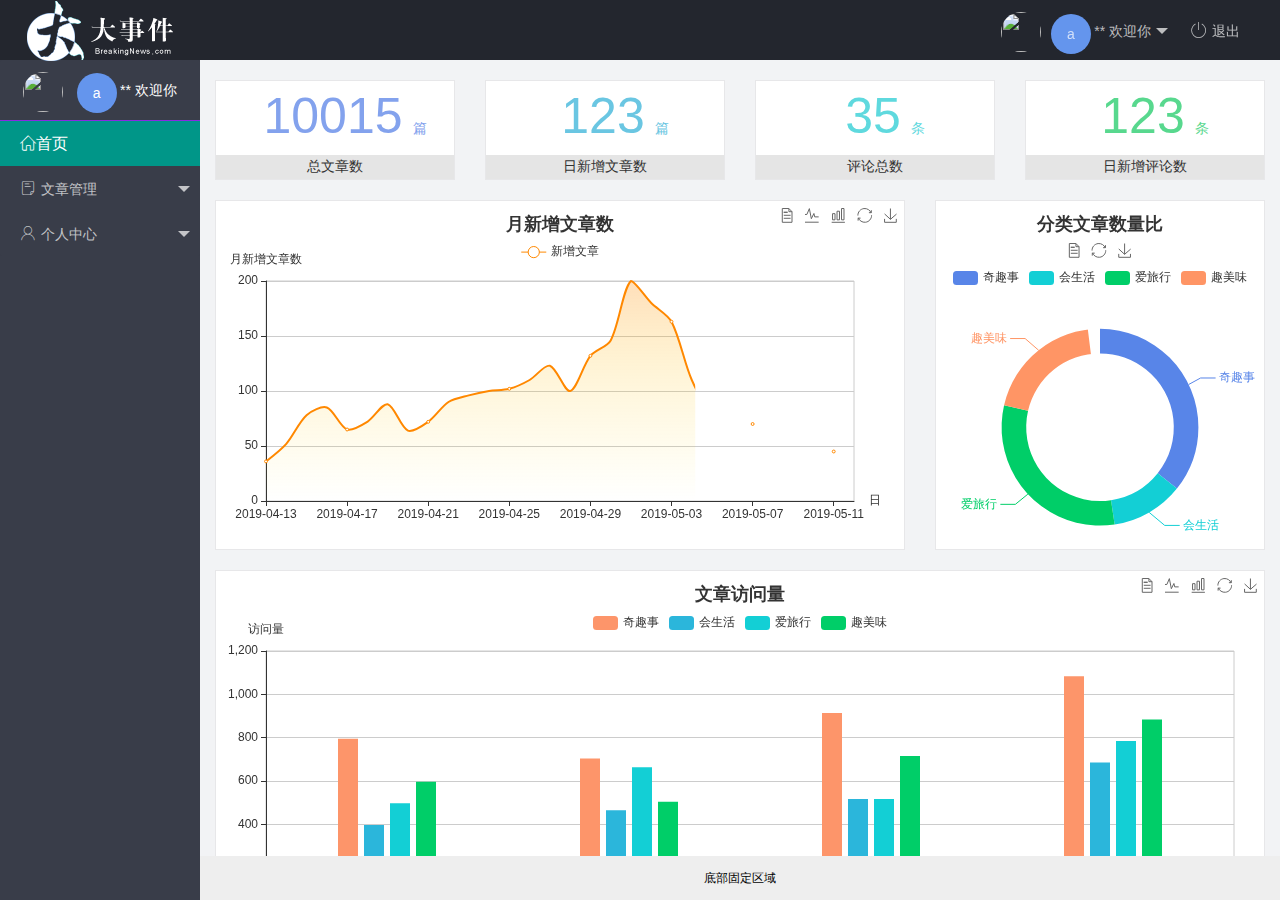
==== commit 3e9cff12: "提交了" ====
--- a/index.html
+++ b/index.html
@@ -20,7 +20,7 @@
             <ul class="layui-nav layui-layout-right">
                 <li class="layui-nav-item">
                     <a class="userinfo" href="javascript:; ">
-                        <img src="//tva1.sinaimg.cn/crop.0.0.118.118.180/5db11ff4gw1e77d3nqrv8j203b03cweg.jpg" class="layui-nav-img"><span class="text_active">a</span> ** 欢迎你
+                        <img src="//tva1.sinaimg.cn/crop.0.0.118.118.180/5db11ff4gw1e77d3nqrv8j203b03cweg.jpg" class="layui-nav-img"><span class="text_active">a</span> <span class="avater">** 欢迎你</span>
 
                     </a>
                     <dl class="layui-nav-child">
@@ -29,16 +29,16 @@
                         <dd><a href="">更改密码</a></dd>
                     </dl>
                 </li>
-                <li class="layui-nav-item"><a href=""><span class="iconfont icon-tuichu"></span>退出</a></li>
+                <li class="layui-nav-item"><a id="btnout" href="javascript:;"><span class="iconfont icon-tuichu"></span>退出</a></li>
             </ul>
         </div>
-
+        layer.confirm('is not?', {icon: 3, title:'提示'}, function(index){ //do something layer.close(index); });
         <div class="layui-side layui-bg-black">
             <div class="layui-side-scroll">
                 <!-- 左侧导航区域（可配合layui已有的垂直导航） -->
                 <ul class="layui-nav layui-nav-tree" lay-shrink="all" lay-filter="test">
                     <div class="userinfo">
-                        <img src="//tva1.sinaimg.cn/crop.0.0.118.118.180/5db11ff4gw1e77d3nqrv8j203b03cweg.jpg" class="layui-nav-img"> <span class="text_active">a</span><span>**欢迎你</span>
+                        <img src="//tva1.sinaimg.cn/crop.0.0.118.118.180/5db11ff4gw1e77d3nqrv8j203b03cweg.jpg" class="layui-nav-img"> <span class="text_active">a</span> <span class="avater">** 欢迎你</span>
 
                     </div>
 
@@ -82,6 +82,7 @@
     </div>
     <script src="/assets/lib/layui/layui.all.js"></script>
     <script src="/assets/lib/jquery.js"></script>
+    <script src="/assets/js/baseAPI.js"></script>
     <script src="/assets/js/login.js"></script>
 
 
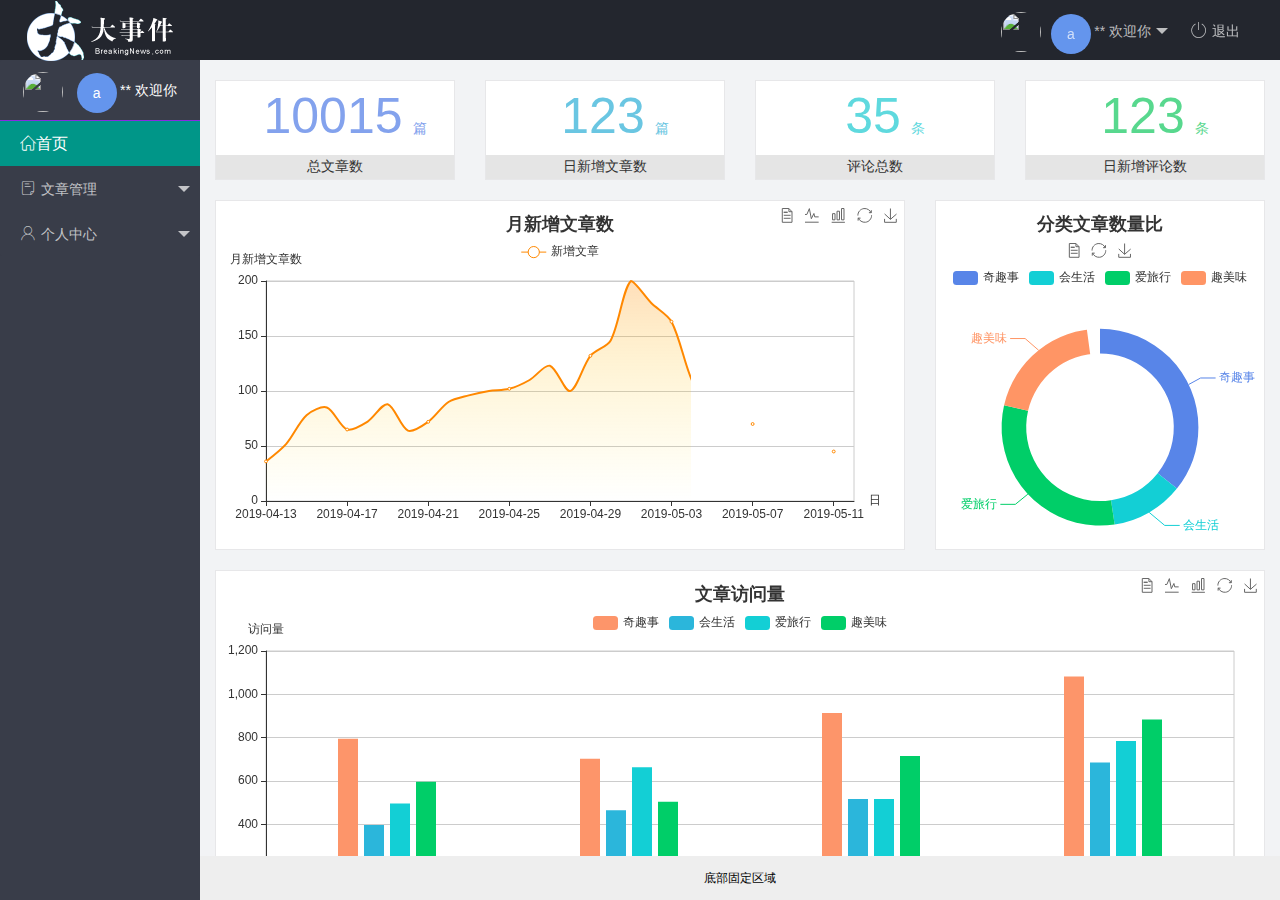
==== commit aa6d2949: "完成个人模块开发" ====
--- a/index.html
+++ b/index.html
@@ -32,7 +32,6 @@
                 <li class="layui-nav-item"><a id="btnout" href="javascript:;"><span class="iconfont icon-tuichu"></span>退出</a></li>
             </ul>
         </div>
-        layer.confirm('is not?', {icon: 3, title:'提示'}, function(index){ //do something layer.close(index); });
         <div class="layui-side layui-bg-black">
             <div class="layui-side-scroll">
                 <!-- 左侧导航区域（可配合layui已有的垂直导航） -->
@@ -60,9 +59,9 @@
                     <li class="layui-nav-item">
                         <a href="javascript:;"><span class="iconfont icon-user"></span>个人中心</a>
                         <dl class="layui-nav-child">
-                            <dd><a href="javascript:;"><i class="layui-icon layui-icon-face-smile"></i>基本资料</a></dd>
-                            <dd><a href="javascript:;"><i class="layui-icon layui-icon-face-smile"></i>更换头像</a></dd>
-                            <dd><a href="javascript:;"><i class="layui-icon layui-icon-face-smile"></i>重置密码</a></dd>
+                            <dd><a href="/home/user_info.html" target="fm"><i class="layui-icon layui-icon-face-smile"></i>基本资料</a></dd>
+                            <dd><a href="/home/uesr_avater.html" target="fm"><i class="layui-icon layui-icon-face-smile"></i>更换头像</a></dd>
+                            <dd><a href="/home/user_pwd.html" target="fm"><i class="layui-icon layui-icon-face-smile"></i>重置密码</a></dd>
                         </dl>
                     </li>
                 </ul>
@@ -71,7 +70,7 @@
 
         <div class="layui-body">
             <!-- 内容主体区域 -->
-            <iframe name="fm" src="/home/dashboard.html " frameborder="0"></iframe>
+            <iframe src="/home/dashboard.html" name="fm" frameborder="0"></iframe>
 
         </div>
 
@@ -86,6 +85,7 @@
     <script src="/assets/js/login.js"></script>
 
 
+
 </body>
 
 
